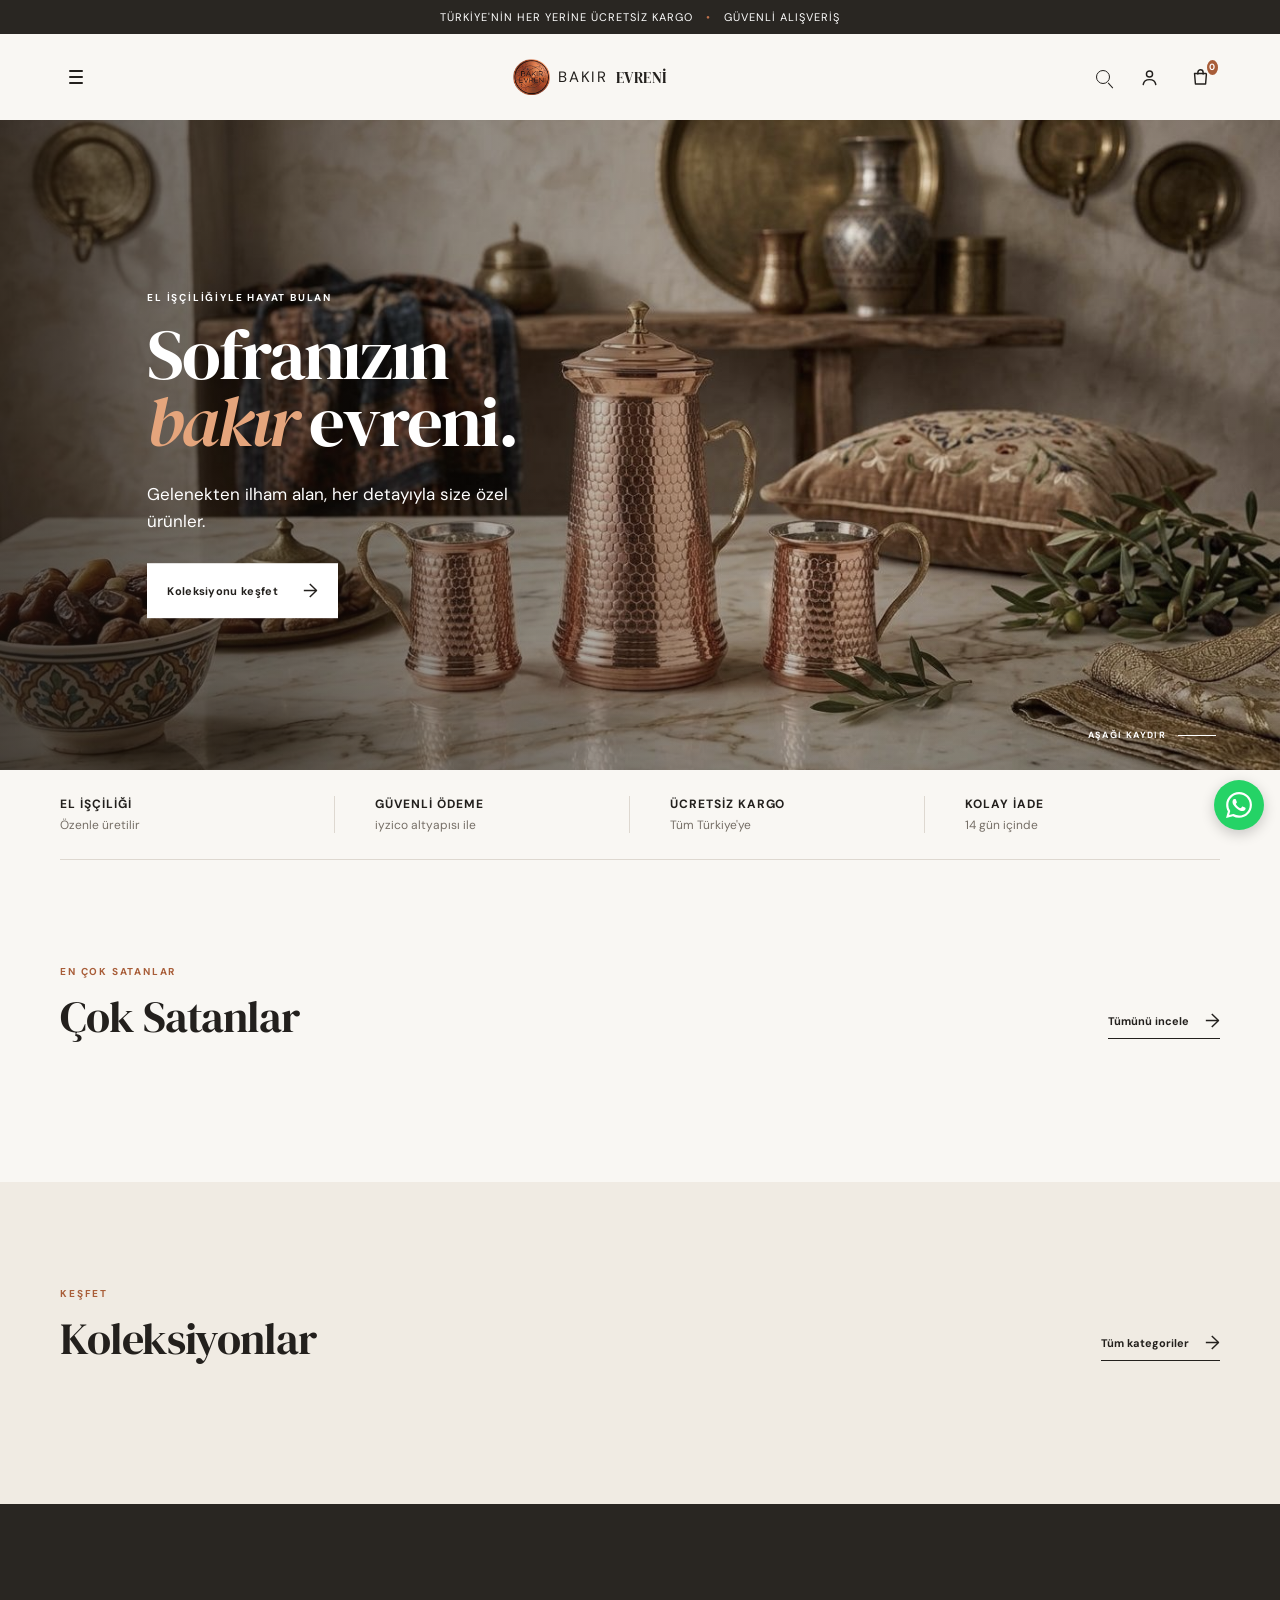
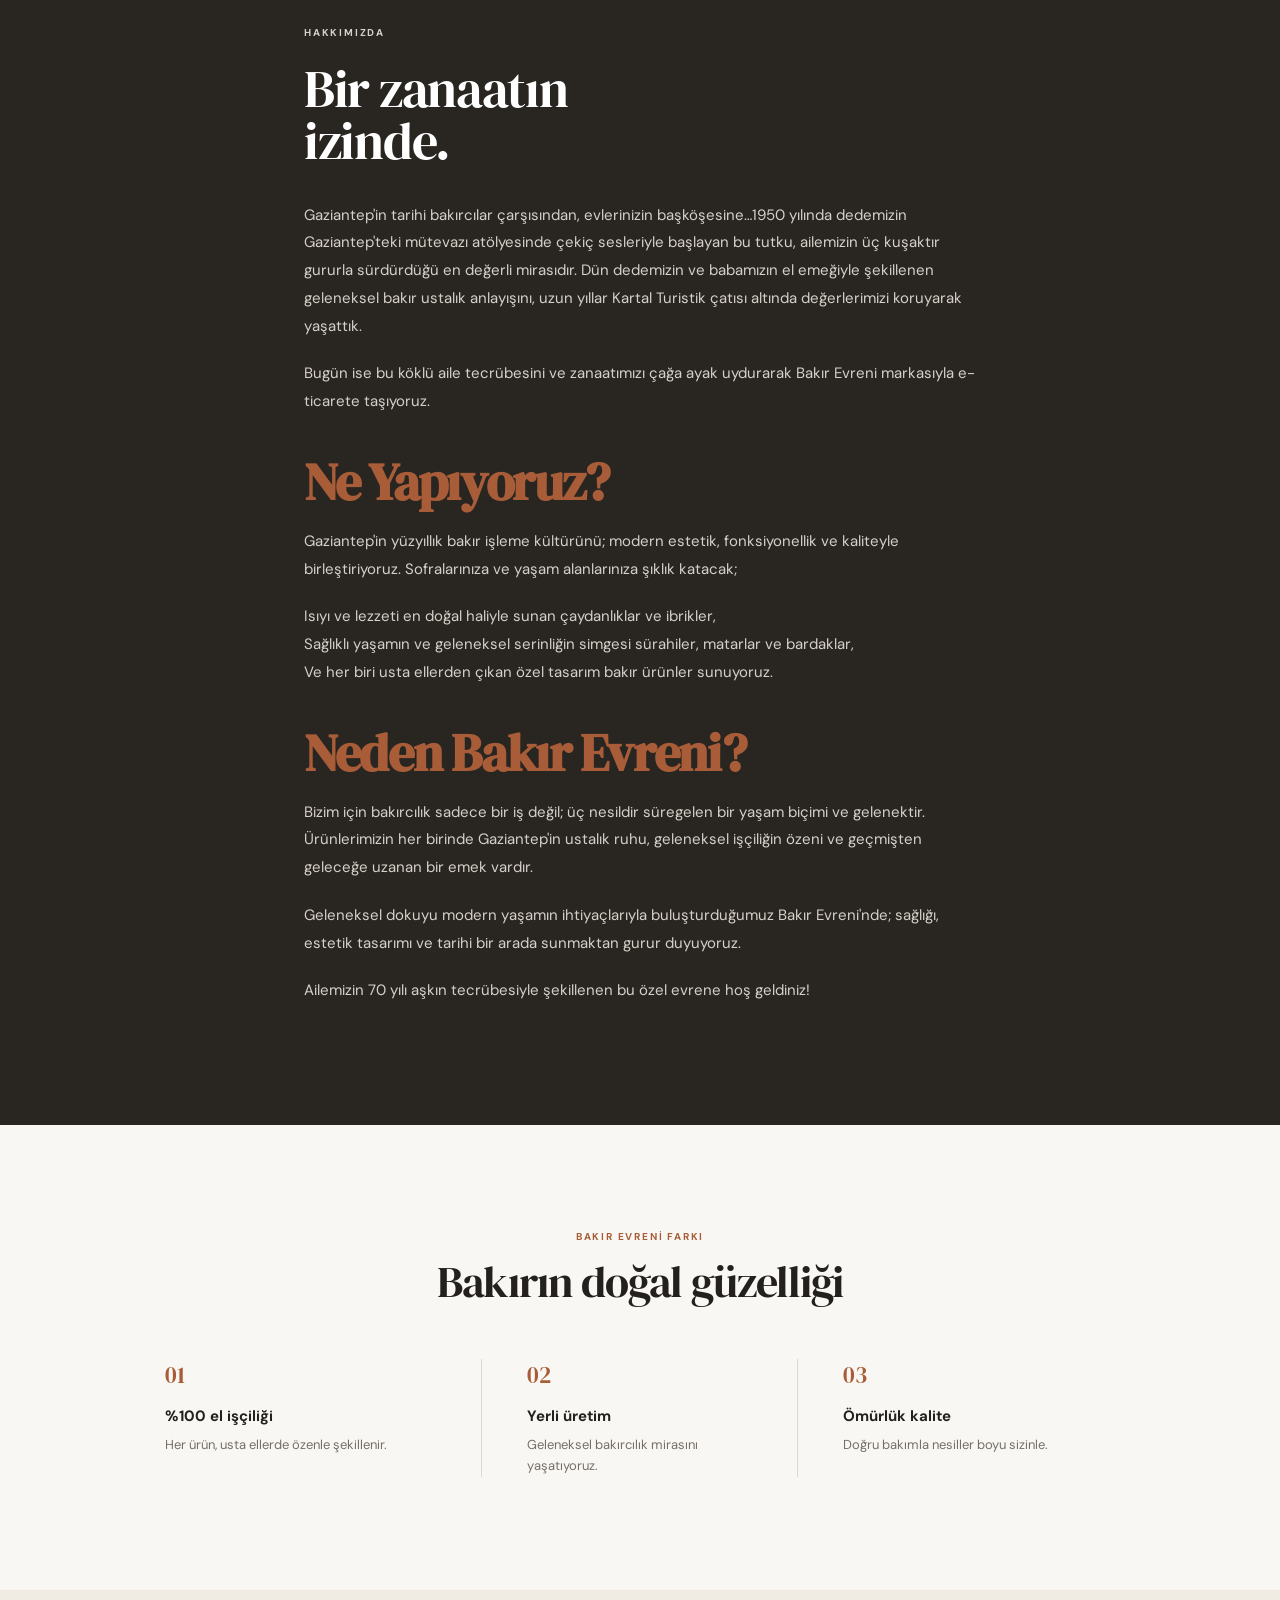
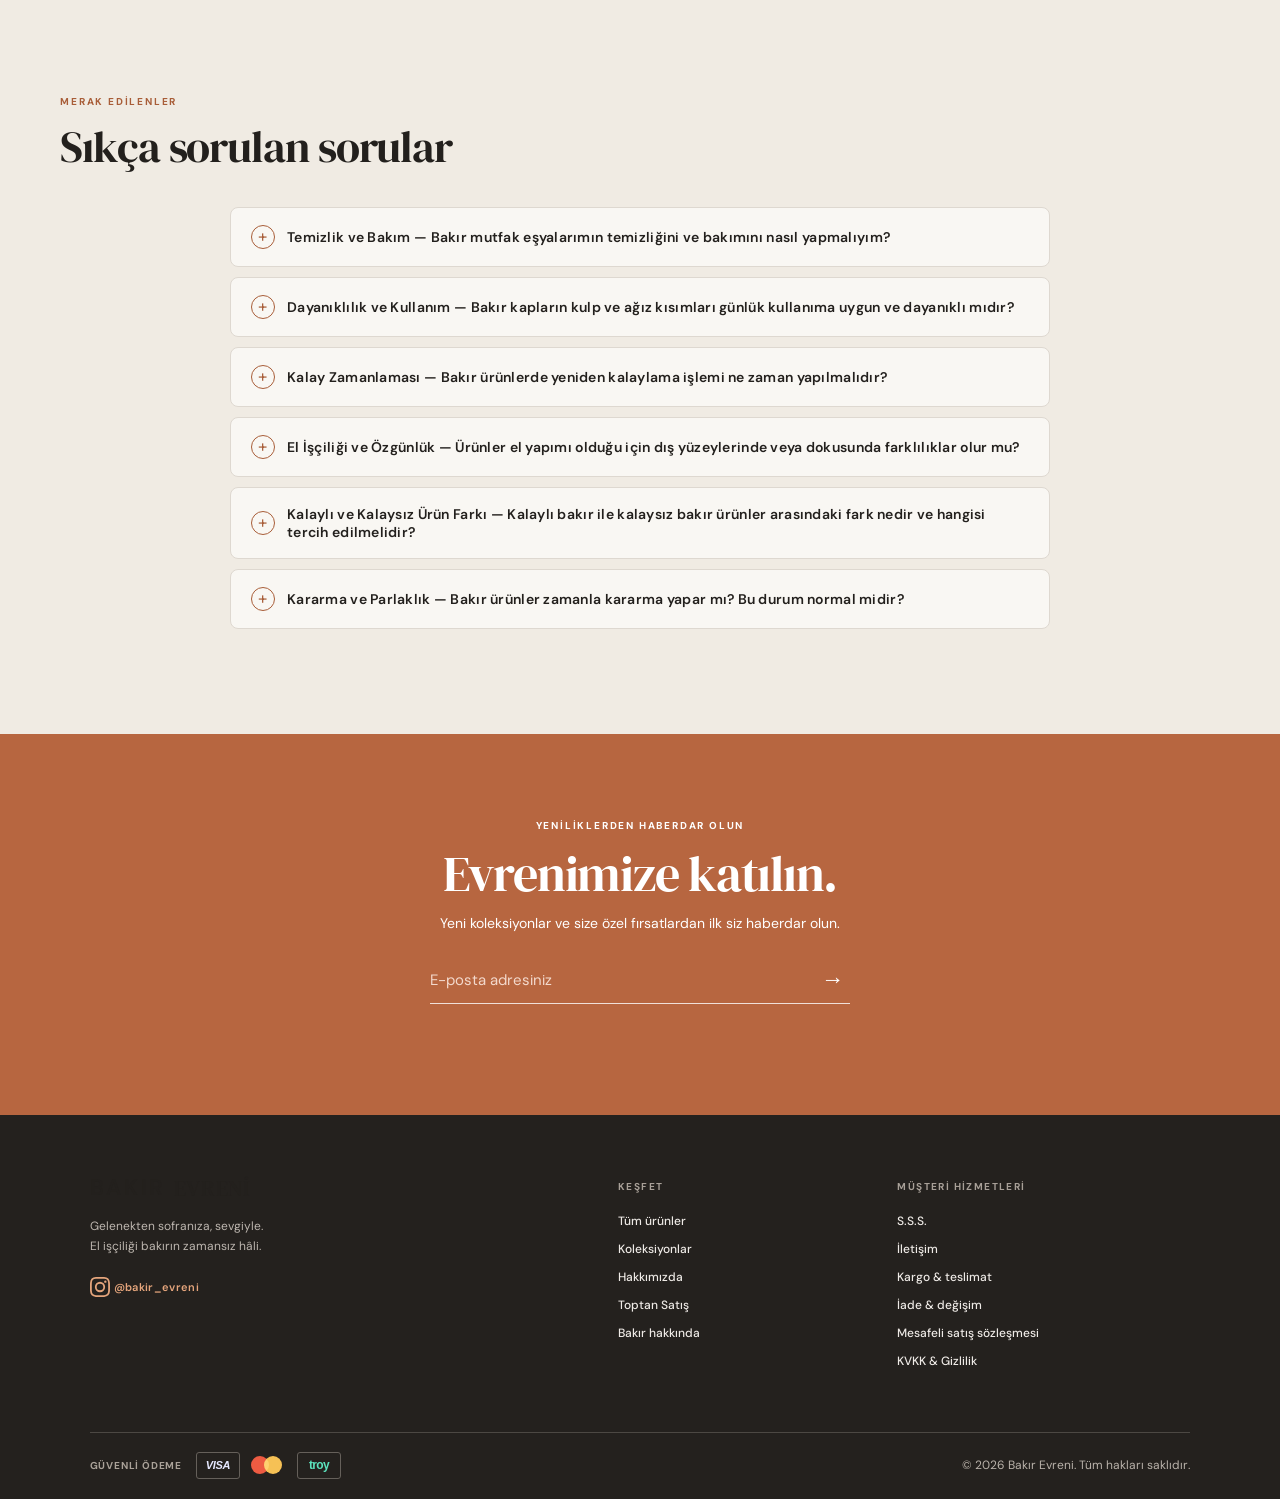
==== index.html @ 31d43dc9 "feat: Su Sebili & Damacana menüye eklendi; admin siparişler mobilde kart görünümüne döndü" ====
﻿<!doctype html>
<html lang="tr">
<head>
  <meta charset="UTF-8" /><meta name="viewport" content="width=device-width, initial-scale=1.0" />
  <title>Bakır Evreni | Zamansız Sofralar</title>
  <link rel="icon" href="favicon.ico" type="image/x-icon">
  <link rel="icon" href="assets/icon-192.png" type="image/png">
  <link rel="apple-touch-icon" href="assets/apple-touch-icon.png">
  <meta name="description" content="El işçiliği bakır ürünler, Bakır Evreni." />
  <meta property="og:type" content="website">
  <meta property="og:site_name" content="Bakır Evreni">
  <meta property="og:title" content="Bakır Evreni | Zamansız Sofralar">
  <meta property="og:description" content="El işçiliği bakır ürünler, zamansız sofralar. Cezve, semaver, ibrik ve daha fazlası.">
  <meta property="og:image" content="https://www.bakirevreni.com/assets/og-image.jpg">
  <meta property="og:url" content="https://www.bakirevreni.com/">
  <meta name="twitter:card" content="summary_large_image">
  <link rel="stylesheet" href="./style.css" />
  <style>
    .account-btn svg,.cart-link svg{width:21px;height:21px;display:block;fill:none;stroke:currentColor;stroke-width:1.65;stroke-linecap:round;stroke-linejoin:round}
    .account-btn{width:35px;height:35px;display:grid;place-items:center;padding:6px}
    .cart-link{width:38px;height:38px;display:grid;place-items:center;padding:6px}
    .cart-link em{right:0;top:0;border:2px solid var(--paper);font-family:'DM Sans',Arial,sans-serif;font-weight:700}
    @media(max-width:760px){.cart-link em{border-color:var(--paper)}}
  </style>
  <style>
    .footer-links{grid-column:3;grid-row:1;display:flex;gap:23px;justify-content:flex-end}
    .payment-methods{grid-column:1/3;display:flex;align-items:center;gap:15px;margin-top:3px}
    .payment-methods>span{font-size:10px;letter-spacing:.08em;text-transform:uppercase;color:#aaa299;font-weight:700}
    .payment-icons{display:flex;align-items:center;gap:8px}.payment-icons b{height:27px;min-width:44px;padding:0 6px;border:1px solid #65605a;border-radius:3px;display:inline-flex;align-items:center;justify-content:center;color:#f3f0ec;font-family:Arial,sans-serif;font-size:11px;letter-spacing:.03em}.payment-icons .visa{font-style:italic;font-weight:800;color:#e5e8ff;letter-spacing:-.03em}.payment-icons .mastercard{position:relative;width:43px;min-width:43px;padding:0;border:0}.mastercard i{position:absolute;width:18px;height:18px;border-radius:50%;background:#ed5b42;left:4px}.mastercard i+ i{background:#f5b83e;left:17px;mix-blend-mode:screen}.payment-icons .troy{color:#5ce3bd;font-weight:800;font-size:12px;letter-spacing:-.06em}
    @media(max-width:760px){.footer-links{grid-column:1;grid-row:auto;justify-content:flex-start}.payment-methods{grid-column:1;grid-row:auto;margin-top:0;flex-wrap:wrap;gap:10px}.payment-methods>span{width:100%}}
</style>
<style>
/* Footer layout refresh */
footer{display:grid;grid-template-columns:1.65fr .8fr 1fr;gap:45px;padding:62px 7vw 20px;background:#24211e}
footer .footer-intro{display:flex;flex-direction:column;align-items:flex-start;gap:17px}.footer-intro .brand{font-size:22px}.footer-intro p{line-height:1.7;color:#bdb6af}.instagram{font-size:11px!important;letter-spacing:.03em;color:#e5a57c!important;text-decoration:none;margin-top:3px}
footer .footer-column{display:flex;flex-direction:column;align-items:flex-start;gap:12px}.footer-column h4{color:#a8a098;font-size:10px;text-transform:uppercase;letter-spacing:.14em;margin:3px 0 8px}.footer-column a{font-size:12px;color:#eeeae6;font-weight:500}.footer-column a:hover,.instagram:hover{color:#fff!important}
footer .footer-bottom{grid-column:1/-1;margin-top:18px;padding-top:19px;border-top:1px solid #4c4843;display:flex;align-items:center;justify-content:space-between;gap:20px}.footer-bottom small{border:0;padding:0;margin:0;grid-column:auto}.footer-bottom .payment-methods{margin:0;display:flex;align-items:center;gap:14px}.footer-bottom .payment-icons{display:flex;align-items:center;gap:7px}
@media(max-width:760px){footer{grid-template-columns:1fr 1fr;gap:34px 20px;padding:44px 20px 20px}footer .footer-intro{grid-column:1/-1}.footer-bottom{flex-direction:column;align-items:flex-start!important;gap:18px!important;margin-top:0!important}.footer-bottom small{font-size:10px!important}.footer-column a{font-size:11px}}
</style>

</head>
<body>
  <div class="announcement"><span>Türkiye'nin her yerine ücretsiz kargo</span><span class="dot">•</span><span>Güvenli alışveriş</span></div>
  <header class="header">
    <button class="icon-btn" id="menuBtn" aria-label="Menüyü aç"><i class="i-menu"></i></button>
    <a class="brand" href="#anasayfa" aria-label="Bakır Evreni ana sayfa"><img src="assets/logo.png" alt=""><span>BAKIR</span><b>EVRENİ</b></a>
    <div class="actions"><button class="icon-btn" id="searchBtn" aria-label="Ara"><i class="i-search"></i></button><button class="icon-btn account-btn desktop-only" aria-label="Hesabım">
        <svg viewBox="0 0 24 24" aria-hidden="true"><circle cx="12" cy="8" r="3.5"></circle><path d="M4.8 20c.7-3.65 3.18-5.55 7.2-5.55s6.5 1.9 7.2 5.55"></path></svg>
      </button><button class="cart-link" id="cartBtn" aria-label="Sepet">
        <svg viewBox="0 0 24 24" aria-hidden="true"><path d="M5.2 7.5h13.6l-1 12H6.2l-1-12Z"></path><path d="M9 8V6.25a3 3 0 0 1 6 0V8"></path></svg><em id="cartCount">0</em>
      </button></div>
  </header>
   <div class="mobile-menu" id="mobileMenu">
    <button class="close" data-close>×</button>
    <div class="mob-menu-cats">
      <span class="mob-cat-title">Kategoriler</span>
      <div class="mob-cat-group">
        <span class="mob-cat-group-title">İçecek &amp; Kahve</span>
        <a data-cat href="tum-urunler.html?k=mataralar">Mataralar</a>
        <a data-cat href="tum-urunler.html?k=surahiler">Sürahiler</a>
        <a data-cat href="tum-urunler.html?k=bardaklar">Bardaklar</a>
        <a data-cat href="tum-urunler.html?k=kahve-setleri">Kahve setleri &amp; fincanlar</a>
        <a data-cat href="tum-urunler.html?k=cezveler">Cezveler</a>
        <a data-cat href="tum-urunler.html?k=irbiklar">İbrikler</a>
        <a data-cat href="tum-urunler.html?k=semaverler">Semaverler</a>
        <a data-cat href="tum-urunler.html?k=su-sebili--damacana">Su Sebili &amp; Damacana</a>
      </div>
      <div class="mob-cat-group">
        <span class="mob-cat-group-title">Pişirme &amp; Mutfak</span>
        <a data-cat href="tum-urunler.html?k=tencereler">Tencereler</a>
        <a data-cat href="tum-urunler.html?k=tavalar">Tavalar</a>
        <a data-cat href="tum-urunler.html?k=bakrac">Bakraç (yoğurt satılı)</a>
        <a data-cat href="tum-urunler.html?k=krom-mangallik">Krom mangallık</a>
      </div>
      <div class="mob-cat-group">
        <span class="mob-cat-group-title">Sofra &amp; Sunum</span>
        <a data-cat href="tum-urunler.html?k=sunumluklar">Sunumluklar</a>
        <a data-cat href="tum-urunler.html?k=tepsiler">Tepsiler</a>
        <a data-cat href="tum-urunler.html?k=cerezlik-sekerlik">Çerezlik &amp; şekerlik</a>
        <a data-cat href="tum-urunler.html?k=baharatlik">Baharatlık</a>
      </div>
      <div class="mob-cat-group">
        <span class="mob-cat-group-title">Dekorasyon &amp; Aydınlatma</span>
        <a data-cat href="tum-urunler.html?k=vazolar">Vazolar</a>
        <a data-cat href="tum-urunler.html?k=saat-samdan">Saat ve şamdan setleri</a>
        <a data-cat href="tum-urunler.html?k=fenerler">Fenerler</a>
        <a data-cat href="tum-urunler.html?k=samdanlar">Şamdanlar</a>
        <a data-cat href="tum-urunler.html?k=tutsuluk">Tütsülük</a>
      </div>
      <div class="mob-cat-group">
        <span class="mob-cat-group-title">Aksesuarlar</span>
        <a data-cat href="tum-urunler.html?k=aksesuarlar">Aksesuarlar</a>
        <a data-cat href="tum-urunler.html?k=krom-mutfak">Krom mutfak aksesuarları</a>
      </div>
      <div class="mob-cat-group">
        <span class="mob-cat-group-title">Özel Koleksiyon</span>
        <a data-cat href="tum-urunler.html?k=ozel-yapim">Özel yapım ürünlerimiz</a>
        <a data-cat href="tum-urunler.html?k=ehlikeyfler">Ehlikeyfler</a>
        <a data-cat href="tum-urunler.html?k=hamam-taslari">Hamam tasları</a>
      </div>
    </div>
    <nav>
      <a href="tum-urunler.html">Tüm Ürünler</a>
      <a href="hakkımızda.html">Hakkımızda</a>
      <a href="toptan-satis.html">Toptan Satış</a>
      <a href="#bakir">Bakır Hakkında</a>
      <a href="#sss">S.S.S.</a>
      <a href="#iletisim">İletişim</a>
    </nav>
   </div>

  <main id="anasayfa">
    <section class="hero">
      <div class="hero-image"></div><div class="hero-shade"></div>
      <div class="hero-copy"><p class="eyebrow">EL İŞÇİLİĞİYLE HAYAT BULAN</p><h1>Sofranızın<br><i>bakır</i> evreni.</h1><p>Gelenekten ilham alan, her detayıyla size özel ürünler.</p><a class="button light" href="#urunler">Koleksiyonu keşfet <span>→</span></a></div>
      <div class="scroll-note">AŞAĞI KAYDIR <span></span></div>
    </section>

    <section class="feature-strip"><div><b>El işçiliği</b><span>Özenle üretilir</span></div><div><b>Güvenli ödeme</b><span>iyzico altyapısı ile</span></div><div><b>Ücretsiz kargo</b><span>Tüm Türkiye'ye</span></div><div><b>Kolay iade</b><span>14 gün içinde</span></div></section>

    <section class="products section" id="urunler"><div class="section-head"><div><p class="eyebrow copper">EN ÇOK SATANLAR</p><h2>Çok Satanlar</h2></div><a href="tum-urunler.html" class="text-link">Tümünü incele <span>→</span></a></div>
      <div class="product-grid" id="productGrid"></div></section>

    <section class="categories section" id="koleksiyonlar"><div class="section-head"><div><p class="eyebrow copper">KEŞFET</p><h2>Koleksiyonlar</h2></div><a href="#urunler" class="text-link" id="allCatsLink">Tüm kategoriler <span>→</span></a></div><div class="category-grid" id="categoryGrid"></div></section>

    <section class="story" id="hikayemiz">
      <div class="story-copy full">
        <p class="eyebrow copper">HAKKIMIZDA</p>
        <h2>Bir zanaatın<br>izinde.</h2>
        <p>Gaziantep'in tarihi bakırcılar çarşısından, evlerinizin başköşesine…1950 yılında dedemizin Gaziantep'teki mütevazı atölyesinde çekiç sesleriyle başlayan bu tutku, ailemizin üç kuşaktır gururla sürdürdüğü en değerli mirasıdır. Dün dedemizin ve babamızın el emeğiyle şekillenen geleneksel bakır ustalık anlayışını, uzun yıllar Kartal Turistik çatısı altında değerlerimizi koruyarak yaşattık.</p>

        <p>Bugün ise bu köklü aile tecrübesini ve zanaatımızı çağa ayak uydurarak Bakır Evreni markasıyla e-ticarete taşıyoruz.</p>

        <h2 class="story-heading">Ne Yapıyoruz?</h2>

        <p>Gaziantep'in yüzyıllık bakır işleme kültürünü; modern estetik, fonksiyonellik ve kaliteyle birleştiriyoruz. Sofralarınıza ve yaşam alanlarınıza şıklık katacak;</p>

        <p>Isıyı ve lezzeti en doğal haliyle sunan çaydanlıklar ve ibrikler,<br>
        Sağlıklı yaşamın ve geleneksel serinliğin simgesi sürahiler, matarlar ve bardaklar,<br>
        Ve her biri usta ellerden çıkan özel tasarım bakır ürünler sunuyoruz.</p>

        <h2 class="story-heading">Neden Bakır Evreni?</h2>

        <p>Bizim için bakırcılık sadece bir iş değil; üç nesildir süregelen bir yaşam biçimi ve gelenektir. Ürünlerimizin her birinde Gaziantep'in ustalık ruhu, geleneksel işçiliğin özeni ve geçmişten geleceğe uzanan bir emek vardır.</p>

        <p>Geleneksel dokuyu modern yaşamın ihtiyaçlarıyla buluşturduğumuz Bakır Evreni'nde; sağlığı, estetik tasarımı ve tarihi bir arada sunmaktan gurur duyuyoruz.</p>

        <p>Ailemizin 70 yılı aşkın tecrübesiyle şekillenen bu özel evrene hoş geldiniz!</p>
      </div>
    </section>
    <section class="values section" id="bakir"><p class="eyebrow copper centered">BAKIR EVRENİ FARKI</p><h2 class="centered">Bakırın doğal güzelliği</h2><div class="value-grid"><div><span>01</span><h3>%100 el işçiliği</h3><p>Her ürün, usta ellerde özenle şekillenir.</p></div><div><span>02</span><h3>Yerli üretim</h3><p>Geleneksel bakırcılık mirasını yaşatıyoruz.</p></div><div><span>03</span><h3>Ömürlük kalite</h3><p>Doğru bakımla nesiller boyu sizinle.</p></div></div></section>

    <section class="faq section" id="sss">
      <div class="section-head"><div><p class="eyebrow copper">MERAK EDİLENLER</p><h2>Sıkça sorulan sorular</h2></div></div>
      <div class="faq-list">
        <details class="faq-item"><summary>Temizlik ve Bakım — Bakır mutfak eşyalarımın temizliğini ve bakımını nasıl yapmalıyım?</summary><p>Bakır ürünlerinizin uzun ömürlü olması için elde, yumuşak bir sünger ve doğal bulaşık deterjanı ile yıkanması tavsiye edilir. Bulaşık makinesinde yıkama yapmayınız. Zamanla oluşan doğal oksitlenmeyi (kararmayı) gidermek için limon-tuz karışımı veya özel bakır parlatıcı kremler ile kolayca ilk günkü parlaklığına kavuşturabilirsiniz.</p></details>
        <details class="faq-item"><summary>Dayanıklılık ve Kullanım — Bakır kapların kulp ve ağız kısımları günlük kullanıma uygun ve dayanıklı mıdır?</summary><p>Evet. Ürünlerimizin kulp ve birleşim noktaları günlük yoğun kullanıma dayanacak şekilde perçinlenmiş veya sağlam malzemelerle güçlendirilmiştir. Yüksek ısıya ve günlük mutfak kullanımına tam uyumludur.</p></details>
        <details class="faq-item"><summary>Kalay Zamanlaması — Bakır ürünlerde yeniden kalaylama işlemi ne zaman yapılmalıdır?</summary><p>Gıdayla temas eden iç yüzeydeki kalay kaplama zamanla aşınıp alttaki kırmızı bakır yüzey görünmeye başladığında kalay yenileme zamanı gelmiş demektir. Kullanım sıklığına bağlı olarak bu süre genellikle 1 ila 3 yıl arasında değişmektedir.</p></details>
        <details class="faq-item"><summary>El İşçiliği ve Özgünlük — Ürünler el yapımı olduğu için dış yüzeylerinde veya dokusunda farklılıklar olur mu?</summary><p>Evet, ürünlerimizin her biri ustalarımızın el işçiliği ile şekillendirildiği için yüzeydeki çekiç izleri ve dokularda ufak farklılıklar olabilir. Bu durum bir kusur değil, ürününüzün seri üretim olmadığını ve size özel tekliğini gösteren bir özelliktir.</p></details>
        <details class="faq-item"><summary>Kalaylı ve Kalaysız Ürün Farkı — Kalaylı bakır ile kalaysız bakır ürünler arasındaki fark nedir ve hangisi tercih edilmelidir?</summary><p>Gıdayla doğrudan temas eden ve pişen yemek kaplarının (tencere, tava, çaydanlık vb.) iç yüzeyi sağlık ve lezzet güvenliği için kalaylanır. Dekora yönelik ürünler, ibrikler veya sadece su/soğuk meşrubat sunumu için kullanılan bazı kaplar ise kalaysız olarak tercih edilebilir.</p></details>
        <details class="faq-item"><summary>Kararma ve Parlaklık — Bakır ürünler zamanla kararma yapar mı? Bu durum normal midir?</summary><p>Bakır, yapısı gereği havayla temas ettikçe doğal olarak oksitlenir ve rengi koyulaşabilir. Bu tamamen doğal ve bakırın kalitesini gösteren bir süreçtir. Parlak görünümünü korumak isterseniz pratik parlatma yöntemleriyle kolayca ilk görünümüne döndürebilirsiniz.</p></details>
      </div>
    </section>

    <section class="newsletter" id="iletisim"><p class="eyebrow">YENİLİKLERDEN HABERDAR OLUN</p><h2>Evrenimize katılın.</h2><p>Yeni koleksiyonlar ve size özel fırsatlardan ilk siz haberdar olun.</p><form id="newsletterForm"><input type="email" placeholder="E-posta adresiniz" required><button aria-label="Gönder">→</button></form><small id="formMessage"></small></section>
  </main>
  <footer>
  <div class="footer-intro"><a class="brand" href="#anasayfa"><span>BAKIR</span><b>EVRENİ</b></a><p>Gelenekten sofranıza, sevgiyle.<br>El işçiliği bakırın zamansız hâli.</p><a class="instagram" href="https://www.instagram.com/bakir_evreni" target="_blank" rel="noopener" style="font-size:15px;display:flex;align-items:center;gap:4px"><svg width="20" height="20" viewBox="0 0 24 24" fill="currentColor"><path d="M12 2.163c3.204 0 3.584.012 4.85.07 3.252.148 4.771 1.691 4.919 4.919.058 1.265.069 1.645.069 4.849 0 3.205-.012 3.584-.069 4.849-.149 3.225-1.664 4.771-4.919 4.919-1.266.058-1.644.07-4.85.07-3.204 0-3.584-.012-4.849-.07-3.26-.149-4.771-1.699-4.919-4.92-.058-1.265-.07-1.644-.07-4.849 0-3.204.013-3.583.07-4.849.149-3.227 1.664-4.771 4.919-4.919 1.266-.057 1.645-.069 4.849-.069zM12 0C8.741 0 8.333.014 7.053.072 2.695.272.273 2.69.073 7.052.014 8.333 0 8.741 0 12c0 3.259.014 3.668.072 4.948.2 4.358 2.618 6.78 6.98 6.98C8.333 23.986 8.741 24 12 24c3.259 0 3.668-.014 4.948-.072 4.354-.2 6.782-2.618 6.979-6.98.059-1.28.073-1.689.073-4.948 0-3.259-.014-3.667-.072-4.947-.196-4.354-2.617-6.78-6.979-6.98C15.668.014 15.259 0 12 0zm0 5.838a6.162 6.162 0 100 12.324 6.162 6.162 0 000-12.324zM12 16a4 4 0 110-8 4 4 0 010 8zm6.406-11.845a1.44 1.44 0 100 2.881 1.44 1.44 0 000-2.881z"/></svg>@bakir_evreni</a></div>
  <div class="footer-column"><h4>Keşfet</h4><a href="#urunler">Tüm ürünler</a><a href="tum-urunler.html">Koleksiyonlar</a><a href="hakkımızda.html">Hakkımızda</a><a href="toptan-satis.html">Toptan Satış</a><a href="#bakir">Bakır hakkında</a></div>
  <div class="footer-column"><h4>Müşteri hizmetleri</h4><a href="#sss">S.S.S.</a><a href="#iletisim">İletişim</a><a href="#">Kargo & teslimat</a><a href="#">İade & değişim</a><a href="kosullar.html">Mesafeli satış sözleşmesi</a><a href="kvkk.html">KVKK & Gizlilik</a></div>
  <div class="footer-bottom"><div class="payment-methods" aria-label="Kabul edilen ödeme yöntemleri"><span>Güvenli ödeme</span><div class="payment-icons"><b class="visa">VISA</b><b class="mastercard" aria-label="Mastercard"><i></i><i></i></b><b class="troy">troy</b></div></div><small>© 2026 Bakır Evreni. Tüm hakları saklıdır.</small></div>
</footer>
  <div class="overlay" id="overlay"></div><a class="whatsapp-wrap" href="https://wa.me/905302255997" target="_blank" rel="noopener" aria-label="WhatsApp"><span class="whatsapp-float"><svg viewBox="0 0 24 24"><path d="M17.472 14.382c-.297-.149-1.758-.867-2.03-.967-.273-.099-.471-.148-.67.15-.197.297-.767.966-.94 1.164-.173.199-.347.223-.644.075-.297-.15-1.255-.463-2.39-1.475-.883-.788-1.48-1.761-1.653-2.059-.173-.297-.018-.458.13-.606.134-.133.298-.347.446-.52.149-.174.198-.298.298-.497.099-.198.05-.371-.025-.52-.075-.149-.669-1.612-.916-2.207-.242-.579-.487-.5-.669-.51-.173-.008-.371-.01-.57-.01-.198 0-.52.074-.792.372-.272.297-1.04 1.016-1.04 2.479 0 1.462 1.065 2.875 1.213 3.074.149.198 2.096 3.2 5.077 4.487.709.306 1.262.489 1.694.625.712.227 1.36.195 1.871.118.571-.085 1.758-.719 2.006-1.413.248-.694.248-1.289.173-1.413-.074-.124-.272-.198-.57-.347m-5.421 7.403h-.004a9.87 9.87 0 01-5.031-1.378l-.361-.214-3.741.982.998-3.648-.235-.374a9.86 9.86 0 01-1.51-5.26c.001-5.45 4.436-9.884 9.888-9.884 2.64 0 5.122 1.03 6.988 2.898a9.825 9.825 0 012.893 6.994c-.003 5.45-4.437 9.884-9.885 9.884m8.413-18.297A11.815 11.815 0 0012.05 0C5.495 0 .16 5.335.157 11.892c0 2.096.547 4.142 1.588 5.945L.057 24l6.305-1.654a11.882 11.882 0 005.683 1.448h.005c6.554 0 11.89-5.335 11.893-11.893a11.821 11.821 0 00-3.48-8.413Z"/></svg></span></a><div class="mobile-cart-bar" id="mobileCartBar" onclick="drawer.classList.add('open');overlay.classList.add('show')"><span id="mcbCount">0</span> ürün · <span id="mcbTotal">0.00 TL</span> <span class="mcb-btn">Sepete Git →</span></div><aside class="cart-drawer" id="cartDrawer">
  <button class="close" data-close>×</button>
  <h2>Sepetiniz</h2>
  <div id="cartItems"><p class="empty">Sepetiniz henüz boş.</p></div>
  <div class="cart-bottom" id="cartPayment">
    <div class="cart-summary" id="cartTotal" style="display:none">
      <div class="cart-sum-row"><span>Ara Toplam</span><span id="totalPrice">0.00 TL</span></div>
      <div class="cart-sum-row free"><span>Kargo</span><span>Ücretsiz</span></div>
      <div class="cart-sum-row havale-row2" id="havaleDiscount" style="display:none"><span>Havale indirimi</span><span>−%5</span></div>
      <div class="cart-sum-row havale-row2" id="couponDiscount" style="display:none"><span>Kupon indirimi</span><span>−%5</span></div>
      <div class="cart-sum-row total"><span>Genel Toplam</span><span id="grandTotal">0.00 TL</span></div>
    </div>
    <button class="checkout" id="checkoutBtn"><span>Ödemeye geç</span><i class="ch-arrow">→</i></button>
    <div id="paymentForm" style="display:none;margin-top:14px">
      <p class="cart-detail">Teslimat bilgilerinizi girin</p>
      <div class="field" style="margin-bottom:10px"><input id="custName" placeholder="Ad Soyad" style="width:100%;padding:10px 12px;border:1.5px solid #ded8d0;border-radius:6px;font:inherit;font-size:13px"></div>
      <div class="field" style="margin-bottom:10px"><input id="custEmail" type="email" placeholder="E-posta adresiniz" style="width:100%;padding:10px 12px;border:1.5px solid #ded8d0;border-radius:6px;font:inherit;font-size:13px"></div>
      <div class="field" style="margin-bottom:10px"><input id="custPhone" type="tel" placeholder="Telefon (5xx xxx xx xx)" style="width:100%;padding:10px 12px;border:1.5px solid #ded8d0;border-radius:6px;font:inherit;font-size:13px"></div>
      <div class="field" style="margin-bottom:10px"><textarea id="custAddress" placeholder="Adres (mahalle, cadde, sokak, no)" style="width:100%;padding:10px 12px;border:1.5px solid #ded8d0;border-radius:6px;font:inherit;font-size:13px;resize:vertical;min-height:50px"></textarea></div>
      <div class="field" style="display:flex;gap:10px;margin-bottom:10px"><input id="custProvince" placeholder="İl" style="flex:1;padding:10px 12px;border:1.5px solid #ded8d0;border-radius:6px;font:inherit;font-size:13px"><input id="custDistrict" placeholder="İlçe" style="flex:1;padding:10px 12px;border:1.5px solid #ded8d0;border-radius:6px;font:inherit;font-size:13px"></div>
      <div class="field" style="margin-bottom:10px"><textarea id="custNote" placeholder="Sipariş notu (isteğe bağlı) — ürünle ilgili özel isteklerinizi yazabilirsiniz" style="width:100%;padding:10px 12px;border:1.5px solid #ded8d0;border-radius:6px;font:inherit;font-size:13px;resize:vertical;min-height:50px"></textarea></div>
      <label style="display:flex;align-items:flex-start;gap:8px;font-size:11px;color:#4a4340;margin:8px 0;line-height:1.4"><input type="checkbox" id="kvkkCheck"> <a href="kvkk.html" target="_blank" style="color:var(--copper)">KVKK Aydınlatma Metni</a>'ni okudum, kabul ediyorum.</label>
      <p class="cart-detail" style="margin:12px 0 6px">Kupon kodu</p>
      <div style="display:flex;gap:8px;margin-bottom:8px"><input id="couponInput" placeholder="Kupon kodunuzu girin" style="flex:1;padding:10px 12px;border:1.5px solid #ded8d0;border-radius:6px;font:inherit;font-size:13px"><button id="applyCouponBtn" style="padding:10px 16px;background:#292622;color:#fff;border:0;border-radius:6px;font:inherit;font-size:12px;font-weight:600;cursor:pointer;white-space:nowrap">Uygula</button></div>
      <p class="cart-detail" style="margin:16px 0 6px">Ödeme yöntemi</p>
      <div class="pay-methods" style="display:flex;gap:10px;margin-bottom:4px">
        <button class="pay-method-opt active" data-method="card"><span class="pm-radio"></span> Kredi Kartı</button>
        <button class="pay-method-opt" data-method="havale"><span class="pm-radio"></span> Havale (%5 indirim)</button>
      </div>
      <button class="checkout pay-btn" id="payBtn">iyzico ile Öde</button>
      <div id="payStatus" style="font-size:12px;margin-top:8px;text-align:center;color:#7a736c"></div>
      <div id="havaleInfo" class="havale-info" style="display:none">
        <div class="havale-card">
          <p class="cart-detail">Havale / EFT Bilgileri</p>
          <p style="font-size:12px;color:#4d4843;margin:4px 0">Aşağıdaki IBAN'a ödemeyi yaptıktan sonra siparişiniz hazırlanacaktır.</p>
          <div class="havale-row"><span>Alıcı</span><span id="hName">—</span></div>
          <div class="havale-row"><span>IBAN</span><span id="hIban">—</span></div>
          <div class="havale-row"><span>Açıklama</span><span id="hRef">—</span></div>
          <div class="havale-row total"><span>Tutar</span><span id="hAmount">—</span></div>
          <p style="margin:12px 0 0;padding:10px 12px;background:#fff6ec;border:1px solid #e6c39e;border-radius:6px;font-size:12px;color:#8a4b21;line-height:1.55;font-weight:600">⚠ Önemli: Havale/EFT yaparken <u>açıklama kısmına yukarıdaki sipariş numaranızı</u> mutlaka yazın. Ödemeniz bu numara ile siparişinize tanımlanır.</p>
          <button class="checkout pay-btn" style="margin-top:10px" id="havaleDone">Tamamdır</button>
        </div>
      </div>
    </div>
  </div>
</aside>
<div id="productModal" class="pm-overlay"><div class="pm-box"><button class="pm-close">×</button><div class="pm-grid"><div class="pm-media"><span class="pm-badge"></span><div class="pm-img-wrap"><img class="pm-img"><div class="pm-gallery"></div></div><div class="pm-thumbs"></div></div><div class="pm-body"><p class="pm-type"></p><div style="display:flex;align-items:center;gap:8px"><h2 class="pm-name"></h2><button id="pmShareBtn" class="pm-share" title="Linki kopyala" style="background:none;border:1px solid #ded8d0;border-radius:6px;padding:3px 7px;font-size:12px;cursor:pointer;flex-shrink:0">🔗</button></div><div class="pm-rating"><span class="pm-stars">★★★★★</span><span class="pm-reviews-count">Yorumlar</span></div><div class="pm-price-row"><p class="pm-price"></p><span class="pm-discount"></span></div><p class="pm-havale"><span>Havale ile %5 indirim</span></p><p class="pm-short"></p><p class="pm-desc-title">Ürün Açıklaması</p><p class="pm-desc"></p><div class="pm-qty-row"><span class="pm-qty-label">Adet</span><button class="pm-qty-btn" data-dir="-">−</button><input class="pm-qty" type="number" value="1" min="1" max="99"><button class="pm-qty-btn" data-dir="+">+</button></div><button class="pm-add">Sepete ekle</button><div class="pm-reviews"><p class="pm-desc-title">Değerlendirmeler</p><div class="pm-review-list"></div><div class="pm-review-form"><div class="pm-star-pick"><button class="pm-star" data-v="1">★</button><button class="pm-star" data-v="2">★</button><button class="pm-star" data-v="3">★</button><button class="pm-star" data-v="4">★</button><button class="pm-star" data-v="5">★</button></div><div class="pm-review-fields"><input class="pm-review-name" placeholder="Adınız" maxlength="60"><textarea class="pm-review-comment" placeholder="Yorumunuzu yazın…" maxlength="600" rows="2"></textarea><button class="pm-review-submit">Gönder</button></div><span class="pm-review-msg"></span></div></div><ul class="pm-assurance"><li><span class="pm-ic">🚚</span><div><b>Ücretsiz Kargo</b><small>Tüm Türkiye</small></div></li><li><span class="pm-ic">🛡️</span><div><b>Güvenli Ödeme</b><small>iyzico ile</small></div></li><li><span class="pm-ic">↩️</span><div><b>Kolay İade</b><small>14 gün içinde</small></div></li></ul></div></div></div></div><div class="success-overlay" id="successModal"><div class="success-box"><div class="check">✓</div><h2>Ödeme Başarılı!</h2><p>Siparişiniz alındı. En kısa sürede kargoya verilecektir.</p><button class="sbtn" onclick="document.getElementById('successModal').classList.remove('open')">Tamam</button></div></div>
  <div class="search-modal" id="searchModal"><button class="close" data-close>×</button><label for="searchInput">Ne arıyorsunuz?</label><input id="searchInput" autocomplete="off" placeholder="Ürün ara..." /><div id="searchResults" class="search-results"></div><p>Örneğin: cezve, matara, semaver, bardak</p></div><div class="toast" id="toast"></div>
  <script src="./script.js?v=2"></script>
  <script>
    // Show top 8 bestsellers in the SEÇKİN PARÇALAR section
    loadProducts("products?select=*&badge=eq.%C3%87OK%20SATAN&limit=16");
    loadCategories();
  </script>
</body></html>
---- style.css ----
@import url('https://fonts.googleapis.com/css2?family=DM+Sans:wght@400;500;600;700&family=DM+Serif+Display:ital@0;1&display=swap');
:root{--ink:#23201d;--paper:#f9f7f3;--cream:#f0ebe3;--copper:#a85d38;--line:#ded8d0}*{box-sizing:border-box}html{scroll-behavior:smooth}body{margin:0;color:var(--ink);background:var(--paper);font-family:'DM Sans',Arial,sans-serif;font-size:15px}.announcement{height:34px;background:#292622;color:#fff;display:flex;justify-content:center;align-items:center;gap:13px;font-size:11px;letter-spacing:.09em;text-transform:uppercase}.dot{color:#bf714b}.header{height:86px;display:flex;align-items:center;padding:0 4.7vw;justify-content:space-between;background:var(--paper);position:relative;z-index:5}.brand{color:var(--ink);text-decoration:none;display:flex;flex-direction:row;align-items:center;gap:8px;font-size:15px;letter-spacing:.12em;line-height:1}.brand img{height:36px;width:auto;flex-shrink:0;display:block;object-fit:contain}.brand span,.brand b{line-height:1;white-space:nowrap}.cart-item-img{width:36px;height:36px;border-radius:4px;object-fit:cover;margin-right:8px;flex-shrink:0}.search-results{display:flex;flex-direction:column;gap:4px;margin:10px 0}.search-result-item{display:flex;justify-content:space-between;align-items:center;padding:10px 14px;border-radius:8px;text-decoration:none;color:#4a4340;font-size:14px;font-weight:500;transition:.15s;background:#f5f3ef}.search-result-item:hover{background:#292622;color:#fff}.search-group{font-size:11px;color:#9d958e;text-transform:uppercase;letter-spacing:.05em}.search-no{color:#9d958e;font-size:13px;padding:8px 0}.brand b{font-family:'DM Serif Display',serif;font-weight:400;letter-spacing:.03em}footer a{text-decoration:none;color:inherit;font-size:13px;font-weight:600}.actions{display:flex;gap:15px;align-items:center}.icon-btn,.cart-link,.wish{border:0;background:transparent;padding:7px;cursor:pointer;color:var(--ink);position:relative}.i-search,.i-user,.i-bag,.i-menu{display:block;width:18px;height:18px}.i-search{border:1.8px solid;border-radius:50%;width:14px;height:14px;position:relative}.i-search:after{content:'';position:absolute;width:7px;border-top:1.8px solid;transform:rotate(48deg);right:-5px;bottom:-3px}.i-user{border:1.6px solid;border-radius:50%;width:9px;height:9px;margin:0 auto 2px}.i-user:after{content:'';position:absolute;border:1.6px solid;border-bottom:0;border-radius:10px 10px 0 0;width:14px;height:7px;top:11px;left:2px}.i-bag{border:1.7px solid;border-radius:1px;width:15px;height:14px;margin-top:3px}.i-bag:before{content:'';position:absolute;width:6px;height:5px;border:1.6px solid;border-bottom:0;border-radius:5px 5px 0 0;left:3px;top:-6px}.cart-link em{position:absolute;right:-2px;top:-2px;background:var(--copper);color:white;font-style:normal;font-size:9px;border-radius:50%;min-width:15px;line-height:15px}.hero{height:650px;position:relative;color:white;overflow:hidden}.hero-image{position:absolute;inset:0;background:url('assets/hero.jpeg') center 46%/cover no-repeat;filter:saturate(.72)}.hero-shade{position:absolute;inset:0;background:linear-gradient(90deg,rgba(23,16,10,.65),rgba(30,20,10,.1) 64%),linear-gradient(0deg,rgba(0,0,0,.22),transparent 45%)}.hero-copy{position:absolute;left:11.5vw;top:50%;transform:translateY(-47%);max-width:570px}.eyebrow{font-weight:700;font-size:10px;letter-spacing:.18em;margin:0 0 17px}.hero h1,h2{font-family:'DM Serif Display',Georgia,serif;font-weight:400}.hero h1{font-size:71px;line-height:.95;margin:0 0 25px;letter-spacing:-.03em}.hero h1 i{color:#e5a57c}.hero-copy>p:not(.eyebrow){font-size:17px;line-height:1.6;max-width:370px;margin-bottom:28px}.button{display:inline-flex;gap:25px;align-items:center;padding:15px 20px;text-decoration:none;font-weight:700;font-size:11px;letter-spacing:.03em}.button.light{background:white;color:var(--ink)}.button span,.text-link span{font-size:19px;font-weight:400}.scroll-note{position:absolute;bottom:29px;right:5vw;letter-spacing:.15em;font-size:9px;font-weight:700;display:flex;gap:12px;align-items:center}.scroll-note span{height:1px;width:38px;background:white}.feature-strip{display:grid;grid-template-columns:repeat(4,1fr);margin:0 4.7vw;padding:26px 0;border-bottom:1px solid var(--line);gap:20px}.feature-strip div{display:flex;flex-direction:column;gap:5px;border-right:1px solid var(--line);padding-left:20px}.feature-strip div:first-child{padding-left:0}.feature-strip div:last-child{border:0}.feature-strip b{font-size:12px;text-transform:uppercase;letter-spacing:.08em}.feature-strip span{font-size:12px;color:#766f67}.section{padding:105px 4.7vw}.section-head{display:flex;align-items:end;justify-content:space-between;margin-bottom:38px}.copper{color:var(--copper)}h2{font-size:44px;line-height:1;margin:0;letter-spacing:-.025em}.text-link{color:var(--ink);text-decoration:none;border-bottom:1px solid var(--ink);font-weight:700;font-size:11px;display:flex;gap:16px;align-items:center;padding-bottom:5px}.product-grid{display:grid;grid-template-columns:repeat(4,1fr);gap:19px}.product-photo{position:relative;background:#ebe8e2;aspect-ratio:1/1.1;overflow:hidden}.product-photo.warm{background:#eee5dc}.product-photo img{width:100%;height:100%;object-fit:cover;transition:transform .5s}.product:hover img{transform:scale(1.04)}.product-photo:not(.image-product) img{object-fit:contain;mix-blend-mode:multiply}.image-product img{filter:saturate(.82)}.badge{position:absolute;z-index:1;top:12px;left:12px;font-size:10px;letter-spacing:.1em;font-weight:700;background:#fff;padding:7px 8px}.wish{position:absolute;z-index:1;right:8px;top:7px;font-size:22px}.product-info{padding:15px 1px}.product-type{font-size:10px;letter-spacing:.13em;color:#817a73;font-weight:700;margin:0 0 7px}.product h3{font-size:15px;margin:0 0 6px;font-weight:700}.prod-rating{font-size:12px;color:var(--copper);letter-spacing:1px;margin:0 0 7px;cursor:default}.price{font-size:15px;font-weight:700;margin:0}.price del{font-size:12px;color:#9d958e;font-weight:500;margin-left:4px}.add{border:0;background:none;margin-top:13px;padding:0;border-bottom:1px solid var(--ink);font-size:12px;font-weight:700;cursor:pointer}.add span{font-size:17px;margin-left:7px}.categories{background:var(--cream)}.category-grid{display:grid;grid-template-columns:1.23fr 1fr 1fr;gap:18px}.story{display:grid;grid-template-columns:1fr 1fr;background:#292622;color:#fff}.story-image{height:550px}.story-image img{width:100%;height:100%;object-fit:cover;filter:brightness(.77) saturate(.7)}.story-copy{padding:100px 12%;align-self:center}.story-copy h2{font-size:56px}.story-copy>p:not(.eyebrow){color:#d6d0c9;line-height:1.85;max-width:400px;margin:25px 0;font-size:15px}.story .text-link{color:white;border-color:white}.values{padding-bottom:113px}.centered{text-align:center}.values>h2{margin-bottom:55px}.value-grid{display:grid;grid-template-columns:repeat(3,1fr);max-width:950px;margin:auto}.value-grid div{padding:0 45px;border-right:1px solid var(--line)}.value-grid div:first-child{padding-left:0}.value-grid div:last-child{border:0}.value-grid span{color:var(--copper);font-family:'DM Serif Display';font-size:23px}.value-grid h3{font-size:15px;margin:15px 0 8px}.value-grid p{font-size:13px;color:#756f68;line-height:1.65;margin:0}.newsletter{background:#b76640;color:white;text-align:center;padding:85px 20px}.newsletter h2{font-size:50px;margin-bottom:15px}.newsletter>p:not(.eyebrow){font-size:14px;margin:0 auto 25px}.newsletter form{display:flex;border-bottom:1px solid rgba(255,255,255,.8);width:min(420px,90%);margin:auto}.newsletter input{border:0;background:transparent;color:white;outline:0;padding:13px 0;width:100%;font:inherit}.newsletter input::placeholder{color:#f3d9cc}.newsletter button{border:0;background:transparent;color:white;font-size:23px;cursor:pointer}.newsletter small{display:block;height:16px;margin-top:10px}footer{background:#24211e;color:#fff;padding:47px 4.7vw 22px;display:grid;grid-template-columns:1fr 1fr 1.4fr;gap:25px;align-items:start}footer p,footer small{font-size:12px;color:#b9b2aa;margin:0}footer div{display:flex;gap:23px;justify-content:flex-end}footer small{grid-column:1/-1;border-top:1px solid #4c4843;padding-top:17px;margin-top:15px}.overlay{position:fixed;inset:0;background:rgba(20,18,15,.46);opacity:0;pointer-events:none;z-index:8;transition:.25s}.overlay.show{opacity:1;pointer-events:auto}.cart-drawer,.search-modal,.mobile-menu{position:fixed;background:var(--paper);z-index:10}.cart-drawer{right:0;top:0;width:min(420px,92vw);height:100%;padding:80px 31px 0;transform:translateX(101%);transition:.3s;display:flex;flex-direction:column;overflow-y:auto}.cart-drawer.open{transform:translateX(0)}.close{position:absolute;right:20px;top:19px;border:0;background:transparent;font-size:30px;cursor:pointer}.cart-drawer h2{font-size:34px;border-bottom:1px solid var(--line);padding-bottom:20px}.empty{color:#756f68;margin-top:35px;font-size:14px}.cart-row{padding:18px 0;border-bottom:1px solid var(--line);display:flex;justify-content:space-between;font-weight:600;font-size:14px}.cart-row .remove{font-size:18px;color:#999;cursor:pointer;border:0;background:0;padding:0 0 0 10px}.cart-row .remove:hover{color:var(--copper)}#cartItems{overflow-y:auto;flex:1;padding-bottom:10px}.cart-drawer .field input:focus,.cart-drawer .field textarea:focus{outline:0;border-color:var(--copper)}.cart-bottom{flex-shrink:0;padding:18px 0 24px;border-top:1px solid var(--line);background:var(--paper)}.cart-bottom p{font-size:11px;color:#756f68;line-height:1.5}.cart-detail{font-size:11px;letter-spacing:.12em;text-transform:uppercase;color:#817a73;font-weight:700;margin:0 0 2px}.cart-summary{margin-bottom:16px}.cart-sum-row{display:flex;justify-content:space-between;align-items:center;padding:7px 0;font-size:14px;color:#4d4843}.cart-sum-row span:last-child{font-weight:600}.cart-sum-row.free span:last-child{color:#1a8a4a;font-size:12px}.havale-row2{color:#1a8a4a;font-weight:600;padding:4px 0;font-size:12px}.havale-row2 span:last-child{color:#1a8a4a;font-weight:700}.cart-sum-row.total{border-top:1px dashed var(--line);margin-top:4px;padding-top:12px;font-size:16px;font-weight:700;color:var(--ink)}.cart-sum-row.total span:last-child{font-family:'DM Serif Display',serif;font-size:22px;color:var(--copper)}.checkout{width:100%;padding:15px;border:0;background:var(--ink);color:white;font:700 14px 'DM Sans',sans-serif;cursor:pointer;border-radius:8px;display:flex;align-items:center;justify-content:center;gap:10px;transition:.2s;letter-spacing:.03em}.checkout:hover{background:var(--copper)}.checkout .ch-arrow{font-size:15px;transition:.2s}.checkout:hover .ch-arrow{transform:translateX(3px)}.checkout.pay-btn{background:var(--copper)}.checkout.pay-btn:hover{background:var(--ink)}.checkout:disabled{background:#ccc;cursor:default}.pay-methods{display:flex;gap:10px;margin-bottom:4px}.pay-method-opt{flex:1;border:1.5px solid var(--line);background:var(--paper);border-radius:8px;padding:10px 12px;font:600 12px 'DM Sans',sans-serif;cursor:pointer;display:flex;align-items:center;gap:8px;transition:.15s;color:#6b655e}.pay-method-opt .pm-radio{width:16px;height:16px;border-radius:50%;border:1.5px solid var(--line);display:inline-block;position:relative;flex-shrink:0;transition:.2s}.pay-method-opt.active{background:#fff;border-color:var(--copper);color:var(--ink)}.pay-method-opt.active .pm-radio{border-color:var(--copper)}.pay-method-opt.active .pm-radio::after{content:'';position:absolute;inset:3px;background:var(--copper);border-radius:50%}.havale-card{background:#f5f2ed;border-radius:10px;padding:16px;border:1px solid #e8e2d8}.havale-row{display:flex;justify-content:space-between;padding:8px 0;font-size:12px;color:#4d4843;border-bottom:1px dashed #e8e2d8}.havale-row span:first-child{font-weight:600;color:#817a73}.havale-row span:last-child{font-weight:500;text-align:right;word-break:break-all}.havale-row.total{border:0;margin-top:4px;padding-top:10px;font-size:15px;font-weight:700;color:var(--ink)}.havale-row.total span:last-child{font-family:'DM Serif Display',serif;font-size:22px;color:var(--copper)}.search-modal{top:100px;left:50%;width:min(600px,90vw);padding:45px;transform:translate(-50%,-30px);opacity:0;pointer-events:none;transition:.25s}.search-modal.open{transform:translate(-50%,0);opacity:1;pointer-events:auto}.search-modal label{font-family:'DM Serif Display';font-size:30px}.search-modal input{width:100%;border:0;border-bottom:1px solid var(--ink);outline:0;padding:14px 0;margin-top:15px;background:transparent;font:18px 'DM Sans'}.search-modal p{font-size:11px;color:#756f68}.toast{position:fixed;bottom:25px;left:50%;z-index:50;background:#292622;color:white;padding:14px 24px;transform:translate(-50%,80px);opacity:0;transition:.3s;font-size:13px}.toast.show{transform:translate(-50%,0);opacity:1}.mobile-only{display:none}

/* Hakkımızda full-text section */
.story{grid-template-columns:1fr}
.story-image{display:none}
.story-copy.full{max-width:800px;margin:0 auto;padding:100px 5%}
.story-copy.full h2{font-size:52px;margin-bottom:35px}
.story-copy.full p{max-width:700px;color:#d6d0c9;line-height:1.85;margin:20px 0}
.signature{margin-top:32px!important;font-size:13px;line-height:1.7;color:#e5a57c!important}
.story-heading{font-size:20px;margin:40px 0 12px!important;color:var(--copper);font-weight:600}
.signature strong{font-weight:700;letter-spacing:.04em}
@media(max-width:760px){.story-copy.full{padding:65px 25px}.story-copy.full h2{font-size:42px}.story-copy.full p{font-size:14px}}
@media(max-width:760px){.desktop-only{display:none}.header{height:69px;padding:0 16px}.brand{font-size:17px}.actions{gap:7px}.hero{height:590px}.hero-copy{left:25px;right:25px}.hero h1{font-size:51px}.feature-strip{grid-template-columns:1fr 1fr;margin:0 18px;padding:20px 0;gap:19px}.feature-strip div:nth-child(2){border:0}.feature-strip div:nth-child(n+3){border-top:1px solid var(--line);padding-top:18px}.feature-strip div{padding-left:0}.section{padding:65px 18px}.section-head{margin-bottom:25px}h2{font-size:36px}.text-link{font-size:11px;gap:7px}.product-grid{grid-template-columns:1fr 1fr;gap:12px}.hide-mobile{display:none}.product h3{font-size:14px}.product-info{padding-top:12px}.badge{top:6px;left:6px;font-size:8px;padding:4px 5px}.category-grid{display:grid;grid-template-columns:1fr 1fr;gap:10px}.story{grid-template-columns:1fr}.story-image{height:310px}.story-copy{padding:65px 25px}.story-copy h2{font-size:46px}.values{padding-bottom:70px}.value-grid{grid-template-columns:1fr;gap:27px}.value-grid div,.value-grid div:first-child{padding:0 0 23px;border-right:0;border-bottom:1px solid var(--line)}.value-grid div:last-child{border:0;padding-bottom:0}.newsletter{padding:65px 17px}.newsletter h2{font-size:43px}footer{grid-template-columns:1fr;padding:38px 20px 20px}footer div{justify-content:flex-start;flex-wrap:wrap}footer small{margin-top:2px}.announcement{font-size:9px}.search-modal{top:75px;padding:35px 24px}.scroll-note{display:none}}

/* Accessible header icon fixes */
.account-btn svg,.cart-link svg{width:21px;height:21px;display:block;fill:none;stroke:currentColor;stroke-width:1.65;stroke-linecap:round;stroke-linejoin:round}.account-btn{width:35px;height:35px;display:grid;place-items:center;padding:6px}.cart-link{width:38px;height:38px;display:grid;place-items:center;padding:6px}.cart-link em{right:0;top:0;border:2px solid var(--paper);font-family:'DM Sans',Arial,sans-serif;font-weight:700}


    .footer-links{grid-column:3;grid-row:1;display:flex;gap:23px;justify-content:flex-end}
    .payment-methods{grid-column:1/3;display:flex;align-items:center;gap:15px;margin-top:3px}
    .payment-methods>span{font-size:10px;letter-spacing:.08em;text-transform:uppercase;color:#aaa299;font-weight:700}
    .payment-icons{display:flex;align-items:center;gap:8px}.payment-icons b{height:27px;min-width:44px;padding:0 6px;border:1px solid #65605a;border-radius:3px;display:inline-flex;align-items:center;justify-content:center;color:#f3f0ec;font-family:Arial,sans-serif;font-size:11px;letter-spacing:.03em}.payment-icons .visa{font-style:italic;font-weight:800;color:#e5e8ff;letter-spacing:-.03em}.payment-icons .mastercard{position:relative;width:43px;min-width:43px;padding:0;border:0}.mastercard i{position:absolute;width:18px;height:18px;border-radius:50%;background:#ed5b42;left:4px}.mastercard i+ i{background:#f5b83e;left:17px;mix-blend-mode:screen}.payment-icons .troy{color:#5ce3bd;font-weight:800;font-size:12px;letter-spacing:-.06em}
    @media(max-width:760px){.footer-links{grid-column:1;grid-row:auto;justify-content:flex-start}.payment-methods{grid-column:1;grid-row:auto;margin-top:0;flex-wrap:wrap;gap:10px}.payment-methods>span{width:100%}}


/* Footer layout refresh */
footer{display:grid;grid-template-columns:1.65fr .8fr 1fr;gap:45px;padding:62px 7vw 20px;background:#24211e}
footer .footer-intro{display:flex;flex-direction:column;align-items:flex-start;gap:17px}.footer-intro .brand{font-size:26px}.footer-intro p{line-height:1.7;color:#bdb6af}.instagram{font-size:15px!important;letter-spacing:.03em;color:#e5a57c!important;text-decoration:none;margin-top:3px}
footer .footer-column{display:flex;flex-direction:column;align-items:flex-start;gap:12px}.footer-column h4{color:#a8a098;font-size:11px;text-transform:uppercase;letter-spacing:.14em;margin:3px 0 8px}.footer-column a{font-size:13px;color:#eeeae6;font-weight:500}.footer-column a:hover,.instagram:hover{color:#fff!important}
footer .footer-bottom{grid-column:1/-1;margin-top:18px;padding-top:19px;border-top:1px solid #4c4843;display:flex;align-items:center;justify-content:space-between;gap:20px}.footer-bottom small{border:0;padding:0;margin:0;grid-column:auto}.footer-bottom .payment-methods{margin:0;display:flex;align-items:center;gap:14px}.footer-bottom .payment-icons{display:flex;align-items:center;gap:7px}
@media(max-width:760px){footer{grid-template-columns:1fr 1fr;gap:34px 20px;padding:44px 20px 20px}footer .footer-intro{grid-column:1/-1}.footer-bottom{flex-direction:column;align-items:flex-start!important;gap:18px!important;margin-top:0!important}.footer-bottom small{font-size:10px!important}.footer-column a{font-size:11px}}

/* Mobile menu categories */
.mobile-menu{position:fixed;inset:0 15% 0 0;padding:90px 32px 20px;transform:translateX(-101%);transition:.3s;z-index:100!important;background:var(--paper);overflow-y:auto;display:flex;flex-direction:column}.mobile-menu.open{transform:translateX(0)}.mobile-menu .close{position:absolute;top:20px;right:20px;font-size:28px;background:0;border:0;cursor:pointer;color:var(--ink);transition:.2s}.mobile-menu .close:hover{color:var(--copper);transform:rotate(90deg)}.mobile-menu nav{display:flex;flex-direction:column;gap:12px;padding-bottom:22px;border-bottom:1px solid var(--line);margin-bottom:8px}.mobile-menu nav a{color:var(--ink);text-decoration:none;font:21px 'DM Serif Display',serif;transition:.2s;padding:2px 0}.mobile-menu nav a:hover{color:var(--copper);padding-left:4px}.mob-cat-title{display:block;font-size:11px;text-transform:uppercase;letter-spacing:.16em;color:#999;font-weight:700;margin-bottom:16px;padding-bottom:8px;border-bottom:2px solid var(--copper)}.mob-cat-group{display:flex;flex-direction:column;gap:0;margin-bottom:22px;background:#f5f2ed;border-radius:10px;padding:6px 0;border:1px solid #ede8e1}.mob-cat-group-title{display:block;font-size:11px;font-weight:700;color:var(--copper);letter-spacing:.1em;text-transform:uppercase;padding:12px 16px 8px;border-bottom:1px solid #e5ddd3;margin:0 0 4px}.mobile-menu a[data-cat]{display:flex;align-items:center;justify-content:space-between;color:var(--ink);text-decoration:none;font-size:14px;padding:10px 16px;transition:.2s;font-weight:500;border-radius:6px;margin:1px 4px}.mobile-menu a[data-cat]::after{content:'→';font-size:13px;color:#ccc;transition:.2s}.mobile-menu a[data-cat]:hover,.mobile-menu a[data-cat]:active{background:var(--copper);color:#fff;padding-left:20px}.mobile-menu a[data-cat]:hover::after{color:rgba(255,255,255,.7);transform:translateX(3px)}@media(max-width:760px){.mobile-menu{display:flex;flex-direction:column}.mob-cat-group{border-radius:8px}}

/* Hamburger icon */
.i-menu{position:relative;width:18px;height:18px;display:block}
.i-menu:before,
.i-menu:after{content:'';position:absolute;left:2px;right:2px;height:2px;background:currentColor;border-radius:1px}
.i-menu:before{top:2px;box-shadow:0 6px 0 currentColor}
.i-menu:after{bottom:2px}

/* Category cards */
.category{display:flex;align-items:flex-end;justify-content:flex-start;text-align:left;min-height:200px;padding:20px;border-radius:8px;text-decoration:none;color:#fff;font-weight:600;font-size:17px;letter-spacing:.03em;transition:.35s;position:relative;overflow:hidden;background-size:cover;background-position:center}.category:before{content:'';position:absolute;inset:0;background:linear-gradient(transparent 40%,rgba(0,0,0,.65));z-index:1;transition:.35s}.category:hover{transform:translateY(-3px);box-shadow:0 8px 25px rgba(0,0,0,.2)}.category:hover:before{background:linear-gradient(transparent 20%,rgba(0,0,0,.8))}.category span{position:relative;z-index:2;font-family:'DM Serif Display',serif;font-size:19px;line-height:1.2}.category-grid{display:grid;grid-template-columns:1.23fr 1fr 1fr;gap:18px}.category-group{grid-column:1/-1;display:block;font-family:'DM Serif Display',serif;font-size:23px;color:var(--copper);padding:24px 0 4px;letter-spacing:.04em;border-bottom:1px solid var(--line)}.category-group:first-of-type{padding-top:0}@media(max-width:760px){.category-grid{grid-template-columns:1fr 1fr;gap:10px}.category{min-height:150px;padding:14px;font-size:14px}.category span{font-size:15px}.category-group{font-size:18px;padding:18px 0 2px}}

/* FAQ / Sıkça Sorulan Sorular */
.faq{background:var(--cream)}.faq-list{max-width:820px;margin:0 auto;display:flex;flex-direction:column;gap:10px}.faq-item{background:var(--paper);border-radius:8px;overflow:hidden;border:1px solid var(--line);transition:.2s}.faq-item[open]{border-color:var(--copper)}.faq-item summary{list-style:none;display:flex;align-items:center;gap:12px;padding:17px 20px;cursor:pointer;font-weight:600;font-size:14px;letter-spacing:.02em;transition:.2s}.faq-item summary::-webkit-details-marker{display:none}.faq-item summary::before{content:'+';font-size:17px;font-weight:400;color:var(--copper);flex-shrink:0;width:22px;height:22px;border:1.5px solid var(--copper);border-radius:50%;display:grid;place-items:center;line-height:1;transition:.25s}.faq-item[open] summary::before{content:'−';background:var(--copper);color:#fff}.faq-item p{padding:4px 20px 20px 54px;margin:0;font-size:14px;line-height:1.7;color:#4d4843}@media(max-width:760px){.faq-item summary{font-size:12px;padding:15px 14px}.faq-item p{padding:4px 14px 18px 48px;font-size:12px}}

/* Mobile sticky cart bar */
.mobile-cart-bar{position:fixed;bottom:0;left:0;right:0;z-index:7;background:var(--ink);color:#fff;display:none;align-items:center;justify-content:space-between;padding:12px 16px;font-size:13px;font-weight:600;cursor:pointer;box-shadow:0 -4px 15px rgba(0,0,0,.15)}.mobile-cart-bar .mcb-btn{background:var(--copper);padding:8px 14px;border-radius:6px;font-size:11px;letter-spacing:.04em}.mobile-cart-bar.mcb-show{display:flex}

/* Product detail modal */
.pm-overlay{position:fixed;inset:0;background:rgba(20,18,15,.62);z-index:30;display:none;place-items:center;padding:20px;opacity:0;transition:opacity .25s}.pm-overlay.open{display:grid;opacity:1}.pm-box{background:var(--paper);max-width:900px;width:100%;border-radius:14px;padding:0;position:relative;max-height:92vh;overflow-y:auto;box-shadow:0 30px 80px rgba(0,0,0,.32);animation:pmRise .32s cubic-bezier(.2,.8,.25,1)}@keyframes pmRise{from{transform:translateY(24px) scale(.98);opacity:0}to{transform:none;opacity:1}}.pm-close{position:absolute;top:14px;right:16px;z-index:3;width:38px;height:38px;border:0;background:rgba(255,255,255,.85);font-size:24px;cursor:pointer;color:var(--ink);border-radius:50%;display:grid;place-items:center;transition:.2s;line-height:1}.pm-close:hover{background:var(--ink);color:#fff;transform:rotate(90deg)}.pm-grid{display:grid;grid-template-columns:1fr 1fr;gap:0}.pm-media{position:relative;background:var(--cream);padding:30px 26px 18px;display:flex;flex-direction:column;align-items:center;justify-content:flex-start;border-radius:14px 0 0 14px}.pm-img-wrap{position:relative;width:100%;display:flex;align-items:center;justify-content:center}.pm-img{width:100%;max-height:380px;object-fit:contain;border-radius:8px;background:#ebe8e2}.pm-badge{position:absolute;top:18px;left:18px;z-index:2;font-size:9px;letter-spacing:.1em;font-weight:700;background:var(--copper);color:#fff;padding:6px 10px;border-radius:4px;box-shadow:0 4px 12px rgba(168,93,56,.35)}.pm-thumbs{display:flex;gap:7px;flex-wrap:wrap;justify-content:center;margin-top:14px;min-height:18px}.pm-thumb{width:54px;height:54px;border-radius:6px;object-fit:cover;cursor:pointer;border:2px solid transparent;background:var(--paper);transition:.15s;padding:0}.pm-thumb:hover{border-color:var(--copper)}.pm-thumb.active{border-color:var(--copper)}.pm-body{padding:34px 32px 28px;display:flex;flex-direction:column;align-items:flex-start}.pm-type{font-size:11px;letter-spacing:.16em;text-transform:uppercase;color:var(--copper);font-weight:700;margin:0 0 8px}.pm-name{font-family:'DM Serif Display',serif;font-size:30px;margin:0 0 10px;font-weight:400;line-height:1.15;color:var(--ink)}.pm-rating{display:flex;align-items:center;gap:8px;margin-bottom:16px}.pm-stars{color:var(--copper);font-size:14px;letter-spacing:1px}.pm-reviews-count{font-size:12px;color:#9d958e;cursor:default}.pm-price-row{display:flex;align-items:baseline;gap:12px;margin:0 0 6px;flex-wrap:wrap}.pm-price{font-size:28px;font-weight:700;margin:0;color:var(--ink);font-family:'DM Serif Display',serif}.pm-price del{font-size:16px;color:#9d958e;font-weight:500;margin-left:4px;font-family:'DM Sans',sans-serif}.pm-discount{background:var(--copper);color:#fff;font-size:11px;font-weight:700;padding:3px 8px;border-radius:4px;display:none}.pm-discount.show{display:inline-block}.pm-havale{font-size:11px;color:#1a8a4a;font-weight:600;margin:2px 0 0;display:flex;align-items:center;gap:5px}.pm-havale span{background:#e8f5e9;padding:2px 7px;border-radius:4px}.pm-price-meta{font-size:11px;color:#9d958e;margin:2px 0 0;font-weight:500}.pm-short{font-size:14px;line-height:1.65;color:#6b655e;margin:14px 0 0;font-style:italic;border-left:2px solid var(--copper);padding-left:12px;display:none}.pm-short.show{display:block}.pm-desc{font-size:15px;line-height:1.8;color:#4d4843;margin:16px 0 18px;text-align:left;font-weight:500}.pm-desc-title{font-size:11px;letter-spacing:.14em;text-transform:uppercase;color:#817a73;font-weight:700;margin:18px 0 6px}.pm-qty-row{display:flex;align-items:center;gap:12px;margin:6px 0 18px}.pm-qty-label{font-size:12px;font-weight:600;color:#6b655e;letter-spacing:.04em}.pm-qty-btn{width:38px;height:38px;border:1.5px solid var(--line);background:var(--paper);border-radius:8px;font-size:19px;cursor:pointer;display:grid;place-items:center;transition:.15s;color:var(--ink);user-select:none}.pm-qty-btn:hover{background:var(--cream);border-color:var(--copper);color:var(--copper)}.pm-qty{width:60px;text-align:center;border:1.5px solid var(--line);border-radius:8px;padding:8px 0;font:600 17px 'DM Sans',sans-serif;outline:0;-moz-appearance:textfield}.pm-qty::-webkit-inner-spin-button,.pm-qty::-webkit-outer-spin-button{-webkit-appearance:none;margin:0}.pm-qty:focus{border-color:var(--copper)}.pm-add{width:100%;border:0;background:var(--ink);color:#fff;font:700 15px 'DM Sans',sans-serif;padding:16px;border-radius:8px;cursor:pointer;transition:.2s;display:flex;align-items:center;justify-content:center;gap:10px;letter-spacing:.03em}.pm-add:hover{background:var(--copper);transform:translateY(-2px);box-shadow:0 10px 24px rgba(168,93,56,.32)}.pm-add:active{transform:translateY(0)}.pm-assurance{list-style:none;margin:20px 0 0;padding:18px 0 0;border-top:1px solid var(--line);display:flex;flex-direction:column;gap:13px;width:100%}.pm-assurance li{display:flex;align-items:center;gap:12px}.pm-assurance .pm-ic{font-size:18px;width:34px;height:34px;display:grid;place-items:center;background:var(--cream);border-radius:8px;flex-shrink:0}.pm-assurance b{font-size:13px;font-weight:600;color:var(--ink);display:block;line-height:1.2}.pm-assurance small{font-size:11px;color:#9d958e;margin-top:1px;display:block}.pm-reviews{width:100%}.pm-review-list{display:flex;flex-direction:column;gap:14px;max-height:240px;overflow-y:auto;margin-bottom:16px;padding-right:4px}.pm-review-item{padding:0 0 14px;border-bottom:1px solid var(--line);font-size:12px;text-align:left}.pm-review-item:last-child{border-bottom:0;padding-bottom:0}.pm-review-head{display:flex;align-items:center;justify-content:space-between;margin-bottom:5px}.pm-review-stars{color:var(--copper);font-size:14px;letter-spacing:1px}.pm-review-author{font-weight:600;color:var(--ink);font-size:13px}.pm-review-date{font-size:11px;color:#9d958e}.pm-review-text{color:#4d4843;line-height:1.6;font-size:13px;margin:0}.pm-review-form{border-top:1px solid var(--line);padding-top:14px}.pm-star-pick{display:flex;gap:3px;margin-bottom:10px}.pm-star{padding:0;border:0;background:0;font-size:26px;cursor:pointer;color:#ccc;transition:.12s;line-height:1;user-select:none}.pm-star.on{color:var(--copper)}.pm-star:hover{transform:scale(1.18)}.pm-review-fields{display:flex;flex-direction:column;gap:8px}.pm-review-name,.pm-review-comment{width:100%;border:1.5px solid var(--line);border-radius:6px;padding:10px 12px;font:13px 'DM Sans',sans-serif;outline:0;resize:vertical;background:var(--paper)}.pm-review-name:focus,.pm-review-comment:focus{border-color:var(--copper)}.pm-review-submit{border:0;background:var(--ink);color:#fff;font:600 12px 'DM Sans',sans-serif;padding:11px 24px;border-radius:6px;cursor:pointer;transition:.2s;align-self:flex-start}.pm-review-submit:hover{background:var(--copper)}.pm-review-submit:disabled{background:#ccc;cursor:default}.pm-review-msg{font-size:11px;margin-top:6px;display:block;min-height:16px}.pm-review-msg.ok{color:#1a8a4a}.pm-review-msg.err{color:#c44}.pm-rev-empty{font-size:13px;color:#9d958e;text-align:left;padding:8px 0}@media(max-width:760px){.pm-grid{grid-template-columns:1fr}.pm-media{border-radius:14px 14px 0 0;padding:22px 18px 14px}.pm-body{padding:22px 20px 22px}.pm-name{font-size:23px}.pm-price{font-size:22px}.pm-img{max-height:260px}}

/* WhatsApp float */
.whatsapp-float{position:fixed;bottom:70px;right:16px;z-index:6;width:50px;height:50px;background:#25d366;border-radius:50%;display:grid;place-items:center;box-shadow:0 4px 14px rgba(0,0,0,.2);transition:.2s;text-decoration:none}.whatsapp-float svg{width:26px;height:26px;fill:#fff}.whatsapp-float:hover{transform:scale(1.1);box-shadow:0 6px 20px rgba(37,211,102,.4)}.whatsapp-wrap{position:fixed;bottom:86px;right:16px;z-index:6;display:flex;flex-direction:column;align-items:center;gap:4px;text-decoration:none}.whatsapp-wrap .wa-label{font-size:9px;color:var(--copper);font-weight:700;letter-spacing:.05em;background:var(--paper);padding:2px 8px;border-radius:4px;white-space:nowrap;box-shadow:0 1px 4px rgba(0,0,0,.08)}

/* Product gallery */
.pm-gallery{position:absolute;top:50%;left:0;right:0;transform:translateY(-50%);display:none;align-items:center;justify-content:space-between;padding:0 8px;pointer-events:none}.pm-gallery>*{pointer-events:auto}.pm-gal-btn{border:0;background:rgba(255,255,255,.9);border-radius:50%;width:36px;height:36px;font-size:13px;cursor:pointer;transition:.15s;display:grid;place-items:center;color:var(--ink);flex-shrink:0;box-shadow:0 3px 10px rgba(0,0,0,.18)}.pm-gal-btn:hover{background:var(--copper);color:#fff;transform:scale(1.08)}.pm-dots{display:flex;gap:6px;justify-content:center;margin-top:8px}.pm-dot{width:7px;height:7px;border-radius:50%;background:var(--line);cursor:pointer;transition:.2s;border:0;padding:0}.pm-dot.active{background:var(--copper);transform:scale(1.35)}

/* Success modal */
.success-overlay{position:fixed;inset:0;background:rgba(20,18,15,.6);z-index:50;display:none;place-items:center;padding:20px}.success-overlay.open{display:grid}.success-box{background:var(--paper);max-width:400px;width:100%;border-radius:14px;padding:50px 30px 35px;text-align:center;box-shadow:0 20px 60px rgba(0,0,0,.2)}.success-box .check{width:64px;height:64px;border-radius:50%;background:#1a8a4a;display:inline-flex;align-items:center;justify-content:center;font-size:32px;color:#fff;margin-bottom:16px}.success-box h2{font-family:'DM Serif Display',serif;font-size:26px;margin:0 0 6px;font-weight:400}.success-box p{font-size:13px;color:#6b655e;line-height:1.5;margin:0 0 20px}.success-box .sbtn{border:0;background:var(--ink);color:#fff;font:700 13px 'DM Sans',sans-serif;padding:13px 36px;border-radius:7px;cursor:pointer;transition:.2s;width:100%}.success-box .sbtn:hover{background:var(--copper)}@media(max-width:760px){.brand{font-size:13px;gap:6px}.brand img{height:30px}.header{height:68px;padding:0 18px}.footer-intro .brand{font-size:20px}}
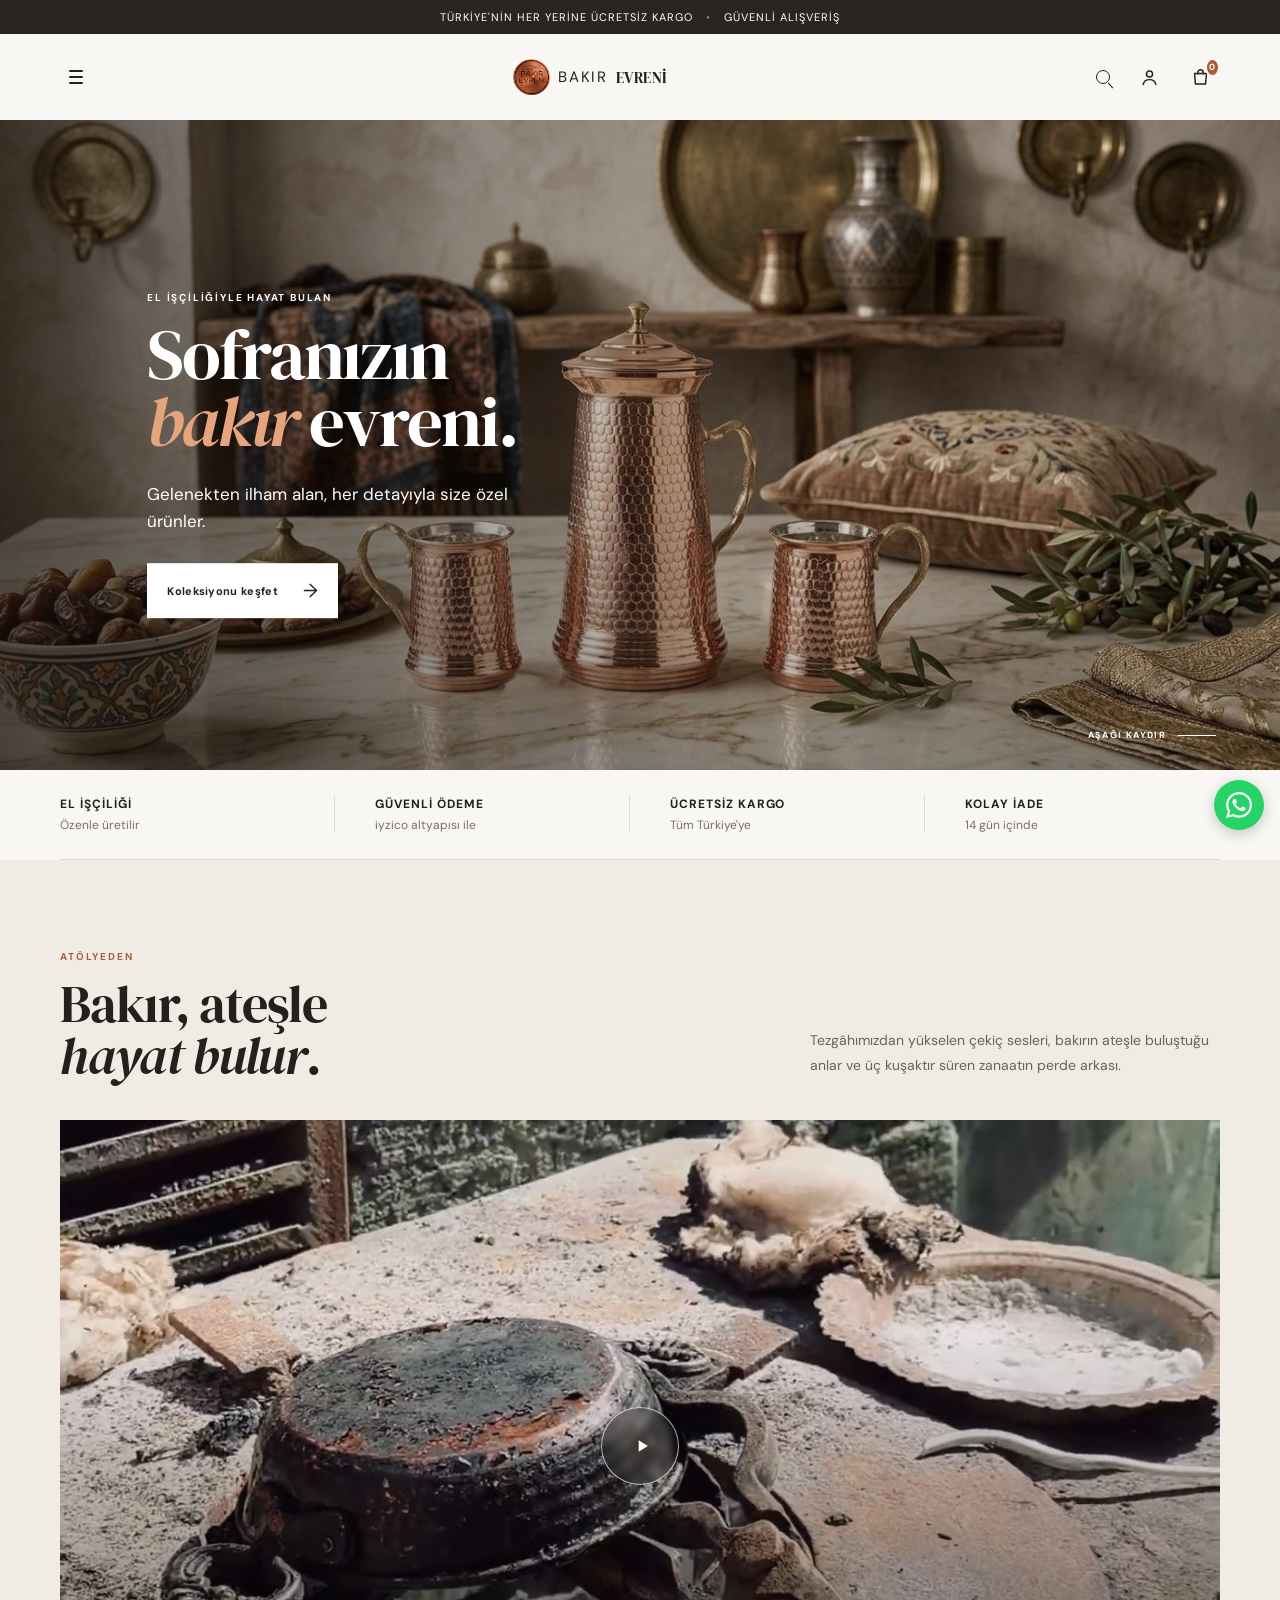
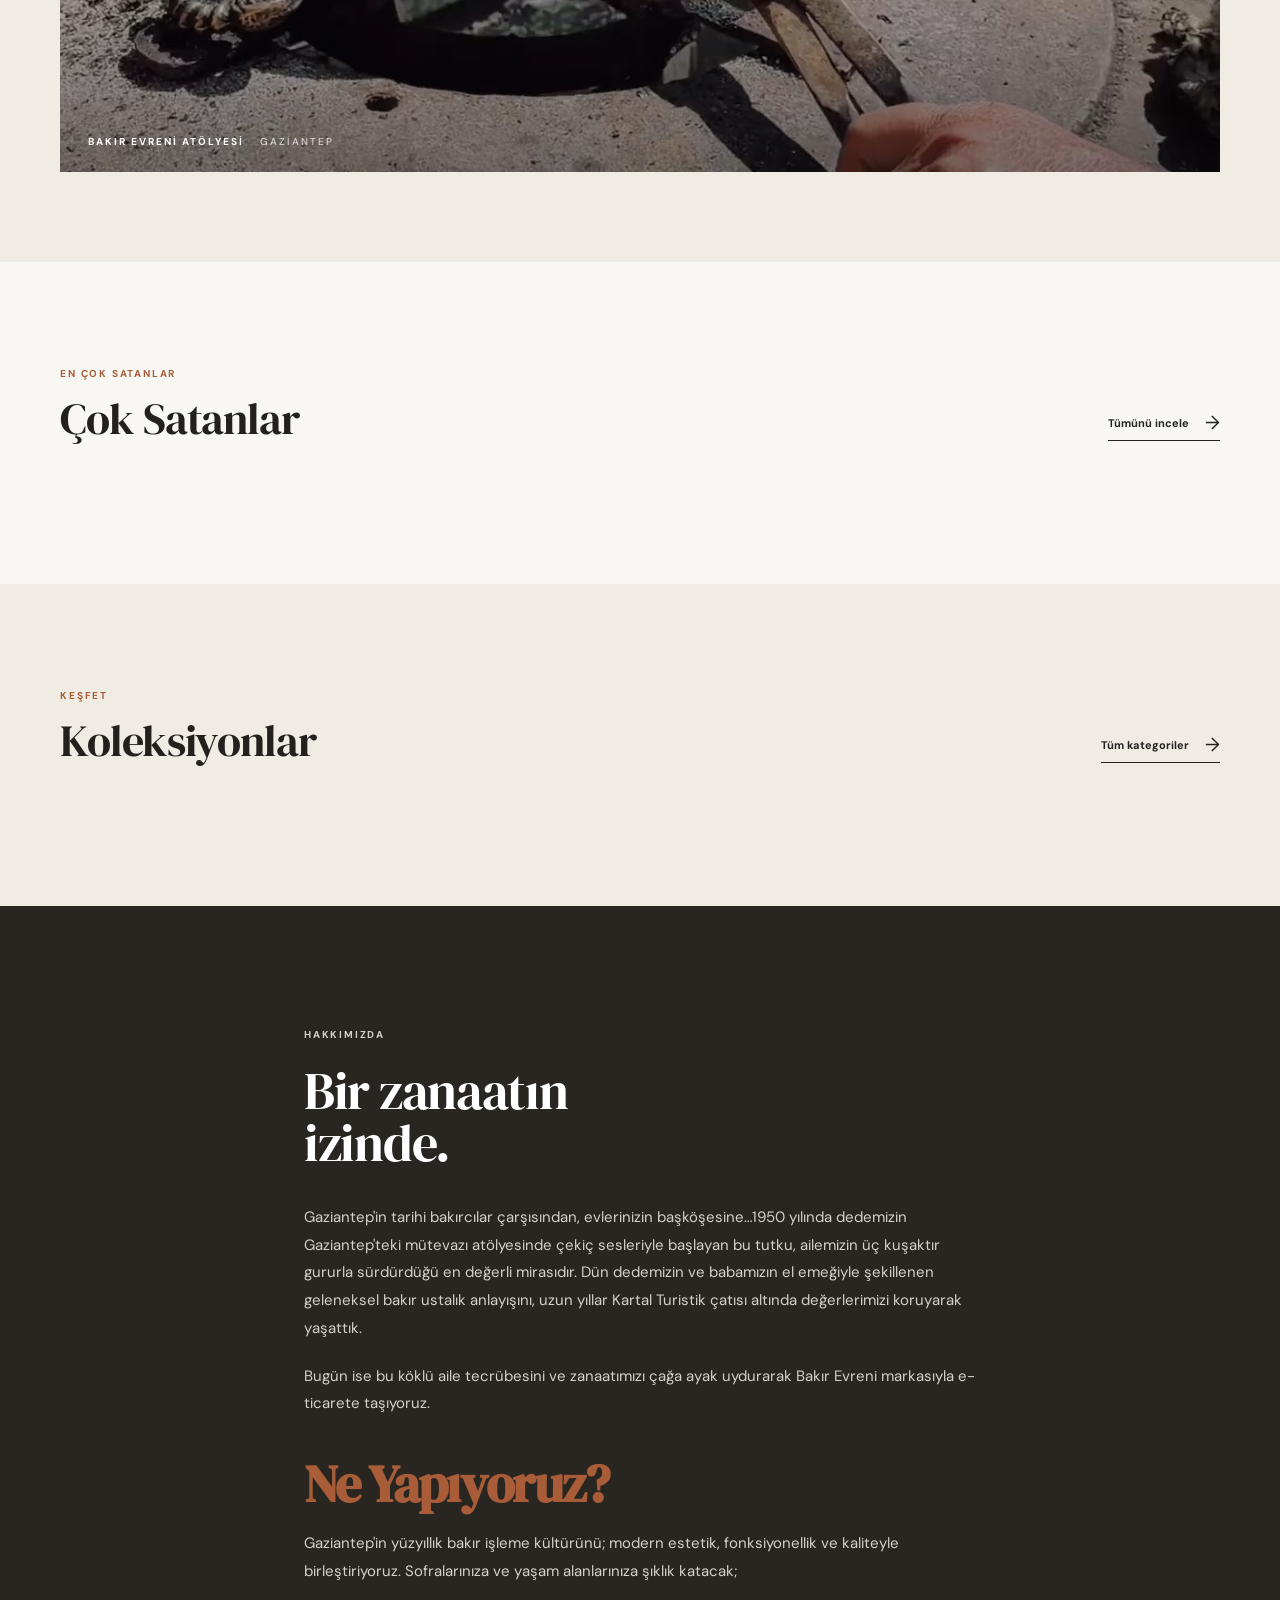
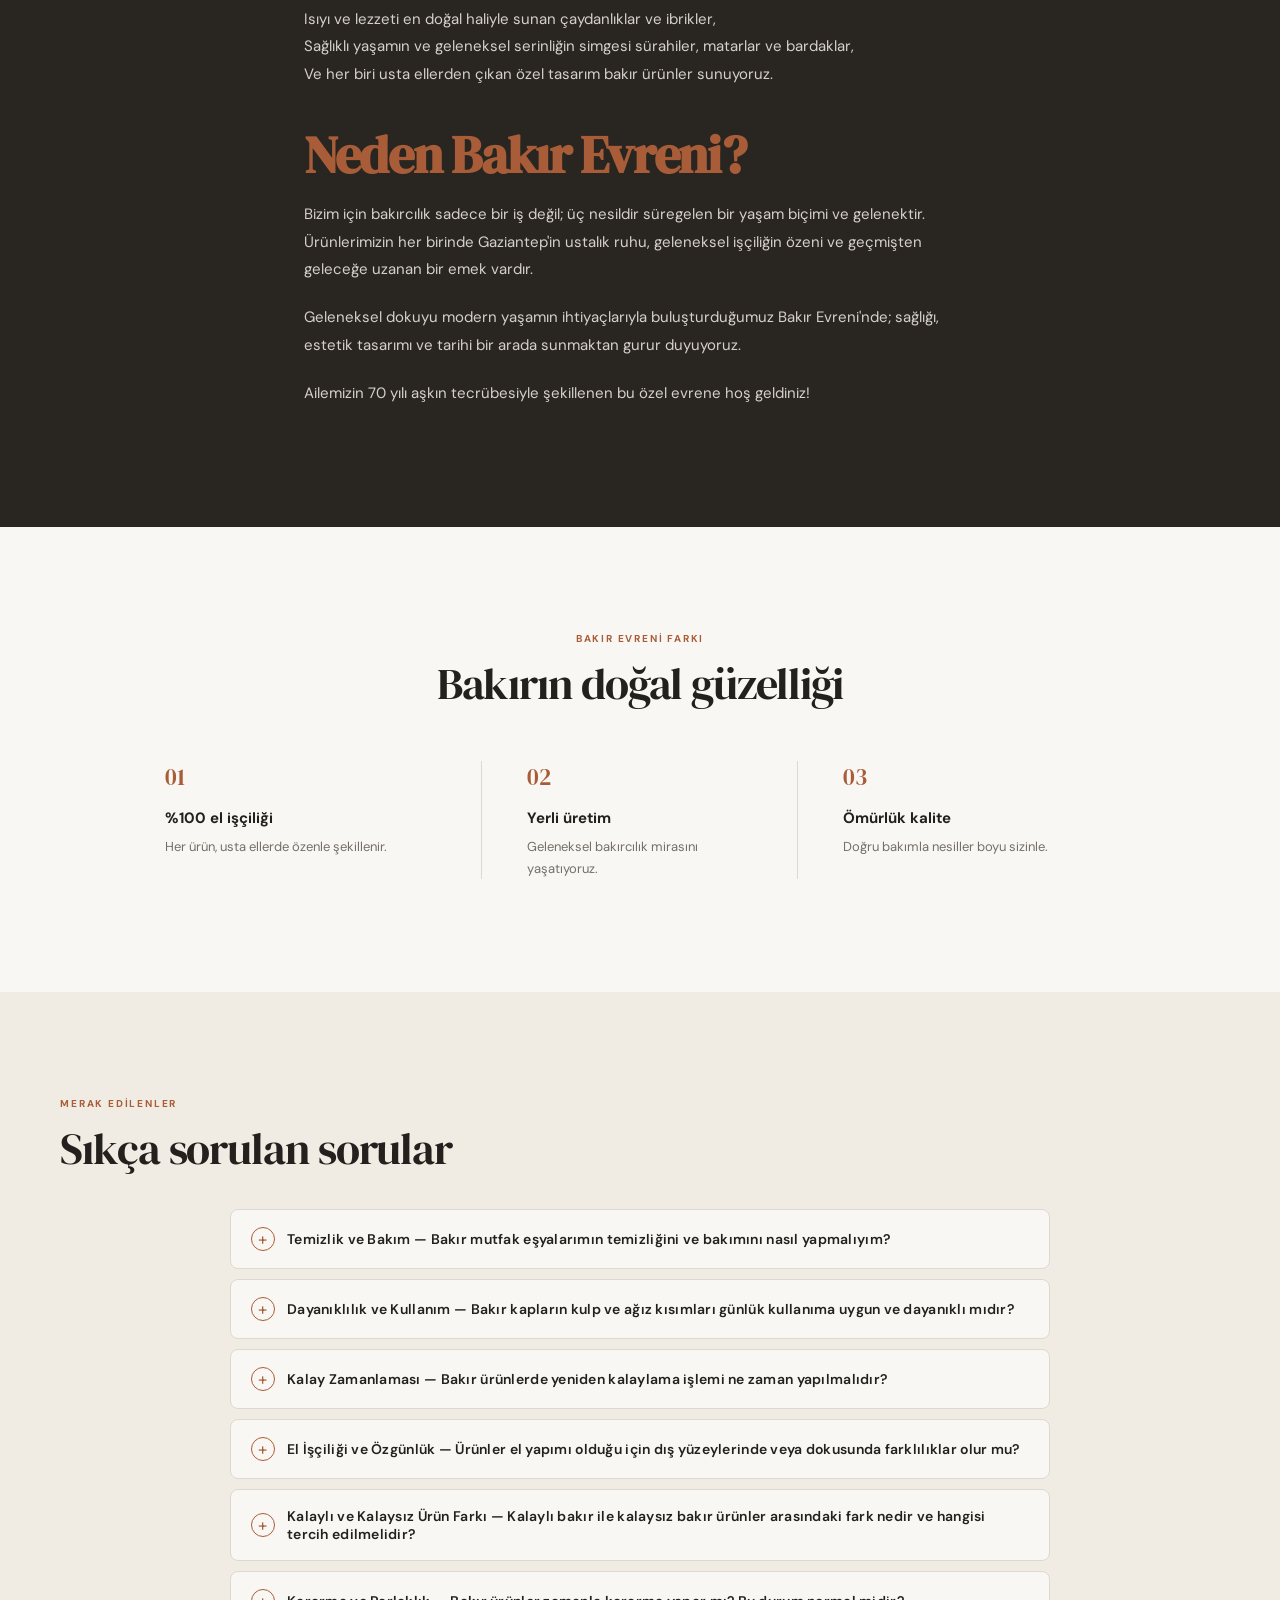
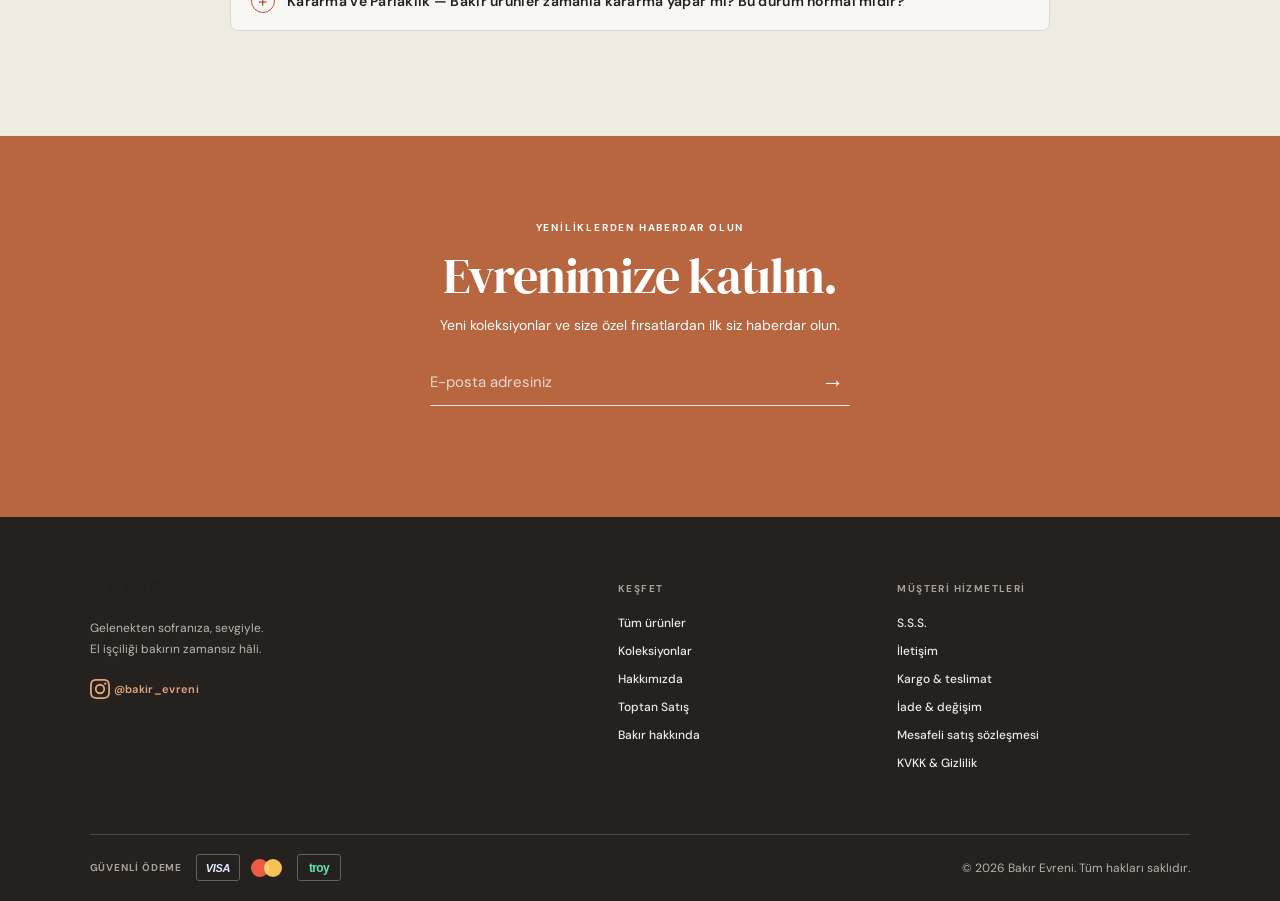
==== commit 638736cb: "feat: ana sayfaya atolye video bolumu eklendi" ====
--- a/index.html
+++ b/index.html
@@ -63,6 +63,7 @@
         <a data-cat href="tum-urunler.html?k=cezveler">Cezveler</a>
         <a data-cat href="tum-urunler.html?k=irbiklar">İbrikler</a>
         <a data-cat href="tum-urunler.html?k=semaverler">Semaverler</a>
+        <a data-cat href="tum-urunler.html?k=aydanlk">Çaydanlık</a>
         <a data-cat href="tum-urunler.html?k=su-sebili--damacana">Su Sebili &amp; Damacana</a>
       </div>
       <div class="mob-cat-group">
@@ -76,6 +77,7 @@
         <span class="mob-cat-group-title">Sofra &amp; Sunum</span>
         <a data-cat href="tum-urunler.html?k=sunumluklar">Sunumluklar</a>
         <a data-cat href="tum-urunler.html?k=tepsiler">Tepsiler</a>
+        <a data-cat href="tum-urunler.html?k=sofra--sunum">Kül Tablası</a>
         <a data-cat href="tum-urunler.html?k=cerezlik-sekerlik">Çerezlik &amp; şekerlik</a>
         <a data-cat href="tum-urunler.html?k=baharatlik">Baharatlık</a>
       </div>
@@ -118,6 +120,19 @@
 
     <section class="feature-strip"><div><b>El işçiliği</b><span>Özenle üretilir</span></div><div><b>Güvenli ödeme</b><span>iyzico altyapısı ile</span></div><div><b>Ücretsiz kargo</b><span>Tüm Türkiye'ye</span></div><div><b>Kolay iade</b><span>14 gün içinde</span></div></section>
 
+    <section class="film" id="atolye">
+      <div class="film-head">
+        <div><p class="eyebrow copper">ATÖLYEDEN</p><h2>Bakır, ateşle<br><i>hayat bulur</i>.</h2></div>
+        <p class="film-lead">Tezgâhımızdan yükselen çekiç sesleri, bakırın ateşle buluştuğu anlar ve üç kuşaktır süren zanaatın perde arkası.</p>
+      </div>
+      <button class="film-frame" type="button" data-video="aRjODio10SE" aria-label="Bakır Evreni atölye videosunu oynat">
+        <img src="assets/video-poster.jpg" alt="Bakır ustasının atölyede bakır işlemesi" loading="lazy" width="1280" height="720">
+        <span class="film-shade"></span>
+        <span class="film-play"><svg viewBox="0 0 24 24" aria-hidden="true"><path d="M8 5v14l11-7z"/></svg></span>
+        <span class="film-caption">BAKIR EVRENİ ATÖLYESİ <span>GAZİANTEP</span></span>
+      </button>
+    </section>
+
     <section class="products section" id="urunler"><div class="section-head"><div><p class="eyebrow copper">EN ÇOK SATANLAR</p><h2>Çok Satanlar</h2></div><a href="tum-urunler.html" class="text-link">Tümünü incele <span>→</span></a></div>
       <div class="product-grid" id="productGrid"></div></section>
 
@@ -170,17 +185,17 @@
   <div class="footer-column"><h4>Müşteri hizmetleri</h4><a href="#sss">S.S.S.</a><a href="#iletisim">İletişim</a><a href="#">Kargo & teslimat</a><a href="#">İade & değişim</a><a href="kosullar.html">Mesafeli satış sözleşmesi</a><a href="kvkk.html">KVKK & Gizlilik</a></div>
   <div class="footer-bottom"><div class="payment-methods" aria-label="Kabul edilen ödeme yöntemleri"><span>Güvenli ödeme</span><div class="payment-icons"><b class="visa">VISA</b><b class="mastercard" aria-label="Mastercard"><i></i><i></i></b><b class="troy">troy</b></div></div><small>© 2026 Bakır Evreni. Tüm hakları saklıdır.</small></div>
 </footer>
-  <div class="overlay" id="overlay"></div><a class="whatsapp-wrap" href="https://wa.me/905302255997" target="_blank" rel="noopener" aria-label="WhatsApp"><span class="whatsapp-float"><svg viewBox="0 0 24 24"><path d="M17.472 14.382c-.297-.149-1.758-.867-2.03-.967-.273-.099-.471-.148-.67.15-.197.297-.767.966-.94 1.164-.173.199-.347.223-.644.075-.297-.15-1.255-.463-2.39-1.475-.883-.788-1.48-1.761-1.653-2.059-.173-.297-.018-.458.13-.606.134-.133.298-.347.446-.52.149-.174.198-.298.298-.497.099-.198.05-.371-.025-.52-.075-.149-.669-1.612-.916-2.207-.242-.579-.487-.5-.669-.51-.173-.008-.371-.01-.57-.01-.198 0-.52.074-.792.372-.272.297-1.04 1.016-1.04 2.479 0 1.462 1.065 2.875 1.213 3.074.149.198 2.096 3.2 5.077 4.487.709.306 1.262.489 1.694.625.712.227 1.36.195 1.871.118.571-.085 1.758-.719 2.006-1.413.248-.694.248-1.289.173-1.413-.074-.124-.272-.198-.57-.347m-5.421 7.403h-.004a9.87 9.87 0 01-5.031-1.378l-.361-.214-3.741.982.998-3.648-.235-.374a9.86 9.86 0 01-1.51-5.26c.001-5.45 4.436-9.884 9.888-9.884 2.64 0 5.122 1.03 6.988 2.898a9.825 9.825 0 012.893 6.994c-.003 5.45-4.437 9.884-9.885 9.884m8.413-18.297A11.815 11.815 0 0012.05 0C5.495 0 .16 5.335.157 11.892c0 2.096.547 4.142 1.588 5.945L.057 24l6.305-1.654a11.882 11.882 0 005.683 1.448h.005c6.554 0 11.89-5.335 11.893-11.893a11.821 11.821 0 00-3.48-8.413Z"/></svg></span></a><div class="mobile-cart-bar" id="mobileCartBar" onclick="drawer.classList.add('open');overlay.classList.add('show')"><span id="mcbCount">0</span> ürün · <span id="mcbTotal">0.00 TL</span> <span class="mcb-btn">Sepete Git →</span></div><aside class="cart-drawer" id="cartDrawer">
+  <div class="overlay" id="overlay"></div><a class="whatsapp-wrap" href="https://wa.me/905302255997" target="_blank" rel="noopener" aria-label="WhatsApp"><span class="whatsapp-float"><svg viewBox="0 0 24 24"><path d="M17.472 14.382c-.297-.149-1.758-.867-2.03-.967-.273-.099-.471-.148-.67.15-.197.297-.767.966-.94 1.164-.173.199-.347.223-.644.075-.297-.15-1.255-.463-2.39-1.475-.883-.788-1.48-1.761-1.653-2.059-.173-.297-.018-.458.13-.606.134-.133.298-.347.446-.52.149-.174.198-.298.298-.497.099-.198.05-.371-.025-.52-.075-.149-.669-1.612-.916-2.207-.242-.579-.487-.5-.669-.51-.173-.008-.371-.01-.57-.01-.198 0-.52.074-.792.372-.272.297-1.04 1.016-1.04 2.479 0 1.462 1.065 2.875 1.213 3.074.149.198 2.096 3.2 5.077 4.487.709.306 1.262.489 1.694.625.712.227 1.36.195 1.871.118.571-.085 1.758-.719 2.006-1.413.248-.694.248-1.289.173-1.413-.074-.124-.272-.198-.57-.347m-5.421 7.403h-.004a9.87 9.87 0 01-5.031-1.378l-.361-.214-3.741.982.998-3.648-.235-.374a9.86 9.86 0 01-1.51-5.26c.001-5.45 4.436-9.884 9.888-9.884 2.64 0 5.122 1.03 6.988 2.898a9.825 9.825 0 012.893 6.994c-.003 5.45-4.437 9.884-9.885 9.884m8.413-18.297A11.815 11.815 0 0012.05 0C5.495 0 .16 5.335.157 11.892c0 2.096.547 4.142 1.588 5.945L.057 24l6.305-1.654a11.882 11.882 0 005.683 1.448h.005c6.554 0 11.89-5.335 11.893-11.893a11.821 11.821 0 00-3.48-8.413Z"/></svg></span></a><div class="mobile-cart-bar" id="mobileCartBar" onclick="drawer.classList.add('open');overlay.classList.add('show')"><span id="mcbCount">0</span> ürün · <span id="mcbTotal">0 TL</span> <span class="mcb-btn">Sepete Git →</span></div><aside class="cart-drawer" id="cartDrawer">
   <button class="close" data-close>×</button>
   <h2>Sepetiniz</h2>
   <div id="cartItems"><p class="empty">Sepetiniz henüz boş.</p></div>
   <div class="cart-bottom" id="cartPayment">
     <div class="cart-summary" id="cartTotal" style="display:none">
-      <div class="cart-sum-row"><span>Ara Toplam</span><span id="totalPrice">0.00 TL</span></div>
+      <div class="cart-sum-row"><span>Ara Toplam</span><span id="totalPrice">0 TL</span></div>
       <div class="cart-sum-row free"><span>Kargo</span><span>Ücretsiz</span></div>
       <div class="cart-sum-row havale-row2" id="havaleDiscount" style="display:none"><span>Havale indirimi</span><span>−%5</span></div>
       <div class="cart-sum-row havale-row2" id="couponDiscount" style="display:none"><span>Kupon indirimi</span><span>−%5</span></div>
-      <div class="cart-sum-row total"><span>Genel Toplam</span><span id="grandTotal">0.00 TL</span></div>
+      <div class="cart-sum-row total"><span>Genel Toplam</span><span id="grandTotal">0 TL</span></div>
     </div>
     <button class="checkout" id="checkoutBtn"><span>Ödemeye geç</span><i class="ch-arrow">→</i></button>
     <div id="paymentForm" style="display:none;margin-top:14px">
@@ -218,7 +233,7 @@
 </aside>
 <div id="productModal" class="pm-overlay"><div class="pm-box"><button class="pm-close">×</button><div class="pm-grid"><div class="pm-media"><span class="pm-badge"></span><div class="pm-img-wrap"><img class="pm-img"><div class="pm-gallery"></div></div><div class="pm-thumbs"></div></div><div class="pm-body"><p class="pm-type"></p><div style="display:flex;align-items:center;gap:8px"><h2 class="pm-name"></h2><button id="pmShareBtn" class="pm-share" title="Linki kopyala" style="background:none;border:1px solid #ded8d0;border-radius:6px;padding:3px 7px;font-size:12px;cursor:pointer;flex-shrink:0">🔗</button></div><div class="pm-rating"><span class="pm-stars">★★★★★</span><span class="pm-reviews-count">Yorumlar</span></div><div class="pm-price-row"><p class="pm-price"></p><span class="pm-discount"></span></div><p class="pm-havale"><span>Havale ile %5 indirim</span></p><p class="pm-short"></p><p class="pm-desc-title">Ürün Açıklaması</p><p class="pm-desc"></p><div class="pm-qty-row"><span class="pm-qty-label">Adet</span><button class="pm-qty-btn" data-dir="-">−</button><input class="pm-qty" type="number" value="1" min="1" max="99"><button class="pm-qty-btn" data-dir="+">+</button></div><button class="pm-add">Sepete ekle</button><div class="pm-reviews"><p class="pm-desc-title">Değerlendirmeler</p><div class="pm-review-list"></div><div class="pm-review-form"><div class="pm-star-pick"><button class="pm-star" data-v="1">★</button><button class="pm-star" data-v="2">★</button><button class="pm-star" data-v="3">★</button><button class="pm-star" data-v="4">★</button><button class="pm-star" data-v="5">★</button></div><div class="pm-review-fields"><input class="pm-review-name" placeholder="Adınız" maxlength="60"><textarea class="pm-review-comment" placeholder="Yorumunuzu yazın…" maxlength="600" rows="2"></textarea><button class="pm-review-submit">Gönder</button></div><span class="pm-review-msg"></span></div></div><ul class="pm-assurance"><li><span class="pm-ic">🚚</span><div><b>Ücretsiz Kargo</b><small>Tüm Türkiye</small></div></li><li><span class="pm-ic">🛡️</span><div><b>Güvenli Ödeme</b><small>iyzico ile</small></div></li><li><span class="pm-ic">↩️</span><div><b>Kolay İade</b><small>14 gün içinde</small></div></li></ul></div></div></div></div><div class="success-overlay" id="successModal"><div class="success-box"><div class="check">✓</div><h2>Ödeme Başarılı!</h2><p>Siparişiniz alındı. En kısa sürede kargoya verilecektir.</p><button class="sbtn" onclick="document.getElementById('successModal').classList.remove('open')">Tamam</button></div></div>
   <div class="search-modal" id="searchModal"><button class="close" data-close>×</button><label for="searchInput">Ne arıyorsunuz?</label><input id="searchInput" autocomplete="off" placeholder="Ürün ara..." /><div id="searchResults" class="search-results"></div><p>Örneğin: cezve, matara, semaver, bardak</p></div><div class="toast" id="toast"></div>
-  <script src="./script.js?v=2"></script>
+  <script src="./script.js?v=3"></script>
   <script>
     // Show top 8 bestsellers in the SEÇKİN PARÇALAR section
     loadProducts("products?select=*&badge=eq.%C3%87OK%20SATAN&limit=16");
--- a/style.css
+++ b/style.css
@@ -61,3 +61,23 @@
 
 /* Success modal */
 .success-overlay{position:fixed;inset:0;background:rgba(20,18,15,.6);z-index:50;display:none;place-items:center;padding:20px}.success-overlay.open{display:grid}.success-box{background:var(--paper);max-width:400px;width:100%;border-radius:14px;padding:50px 30px 35px;text-align:center;box-shadow:0 20px 60px rgba(0,0,0,.2)}.success-box .check{width:64px;height:64px;border-radius:50%;background:#1a8a4a;display:inline-flex;align-items:center;justify-content:center;font-size:32px;color:#fff;margin-bottom:16px}.success-box h2{font-family:'DM Serif Display',serif;font-size:26px;margin:0 0 6px;font-weight:400}.success-box p{font-size:13px;color:#6b655e;line-height:1.5;margin:0 0 20px}.success-box .sbtn{border:0;background:var(--ink);color:#fff;font:700 13px 'DM Sans',sans-serif;padding:13px 36px;border-radius:7px;cursor:pointer;transition:.2s;width:100%}.success-box .sbtn:hover{background:var(--copper)}@media(max-width:760px){.brand{font-size:13px;gap:6px}.brand img{height:30px}.header{height:68px;padding:0 18px}.footer-intro .brand{font-size:20px}}
+
+/* Atölye video bölümü */
+.film{background:var(--cream);padding:90px 4.7vw}
+.film-head{display:grid;grid-template-columns:1.1fr .9fr;gap:40px;align-items:end;margin-bottom:38px}
+.film-head .eyebrow{color:var(--copper);margin-bottom:15px}
+.film-head h2{font-size:52px}
+.film-lead{justify-self:end;max-width:410px;margin:0 0 4px;color:#6b625a;font-size:14px;line-height:1.8}
+.film-frame{position:relative;display:block;width:100%;aspect-ratio:16/9;margin:0;padding:0;border:0;background:#1d1a17;overflow:hidden;cursor:pointer;font:inherit;color:#fff;text-align:left}
+.film-frame img{display:block;width:100%;height:100%;object-fit:cover;transition:transform .9s ease,filter .4s ease}
+.film-frame:hover img{transform:scale(1.025);filter:brightness(.82)}
+.film-frame:focus-visible{outline:2px solid var(--copper);outline-offset:4px}
+.film-shade{position:absolute;inset:0;background:linear-gradient(180deg,rgba(0,0,0,.04) 30%,rgba(0,0,0,.5));pointer-events:none}
+.film-play{position:absolute;top:50%;left:50%;transform:translate(-50%,-50%);width:78px;height:78px;border:1px solid rgba(255,255,255,.65);border-radius:50%;display:grid;place-items:center;background:rgba(20,18,15,.28);backdrop-filter:blur(4px);transition:background .2s ease,border-color .2s ease,transform .2s ease}
+.film-play svg{width:20px;height:20px;fill:#fff;margin-left:4px}
+.film-frame:hover .film-play{background:var(--copper);border-color:var(--copper);transform:translate(-50%,-50%) scale(1.06)}
+.film-caption{position:absolute;left:28px;bottom:24px;font-size:10px;font-weight:700;letter-spacing:.2em;text-transform:uppercase}
+.film-caption span{margin-left:12px;font-weight:500;color:rgba(255,255,255,.72)}
+.film-frame.is-playing{cursor:default}
+.film-frame iframe{position:absolute;inset:0;width:100%;height:100%;border:0}
+@media(max-width:760px){.film{padding:65px 18px}.film-head{grid-template-columns:1fr;gap:18px;margin-bottom:25px}.film-head h2{font-size:40px}.film-lead{justify-self:start;font-size:13px}.film-play{width:62px;height:62px}.film-caption{left:16px;bottom:14px;font-size:9px}.film-caption span{margin-left:8px}}
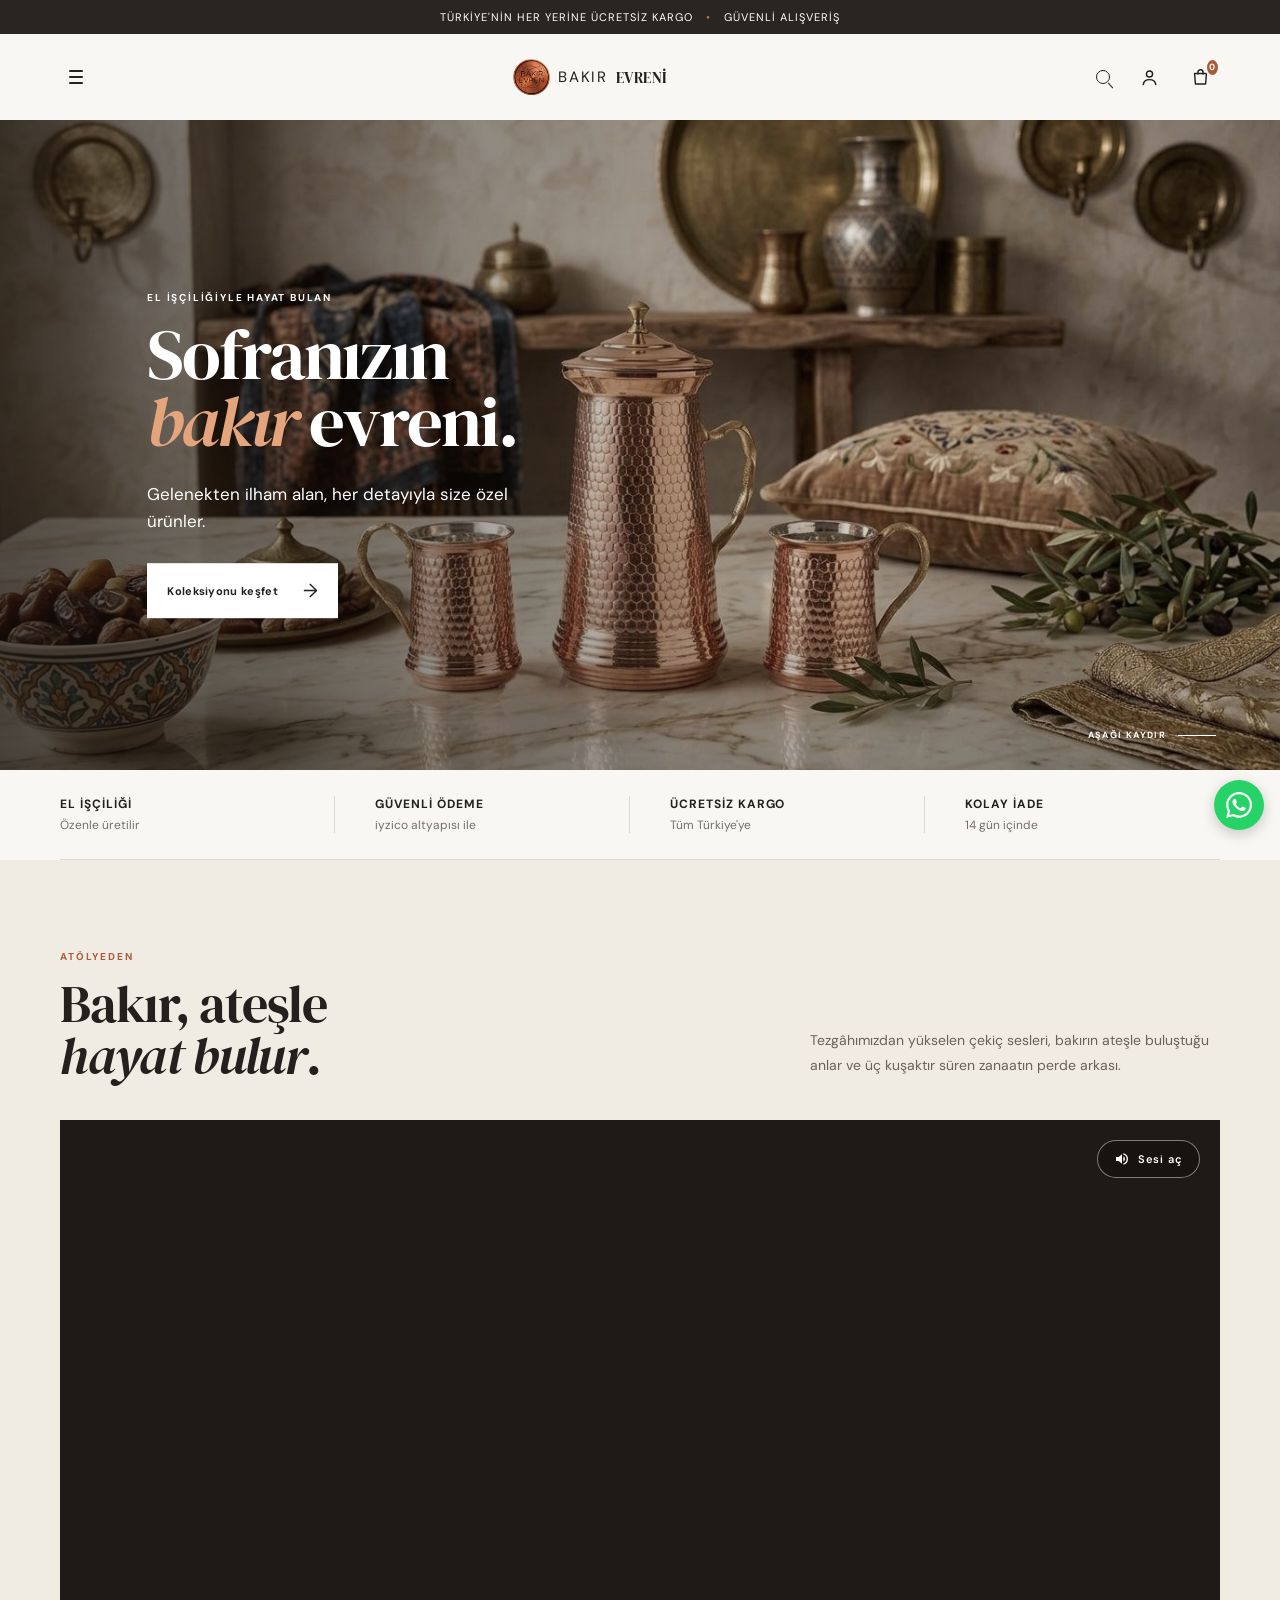
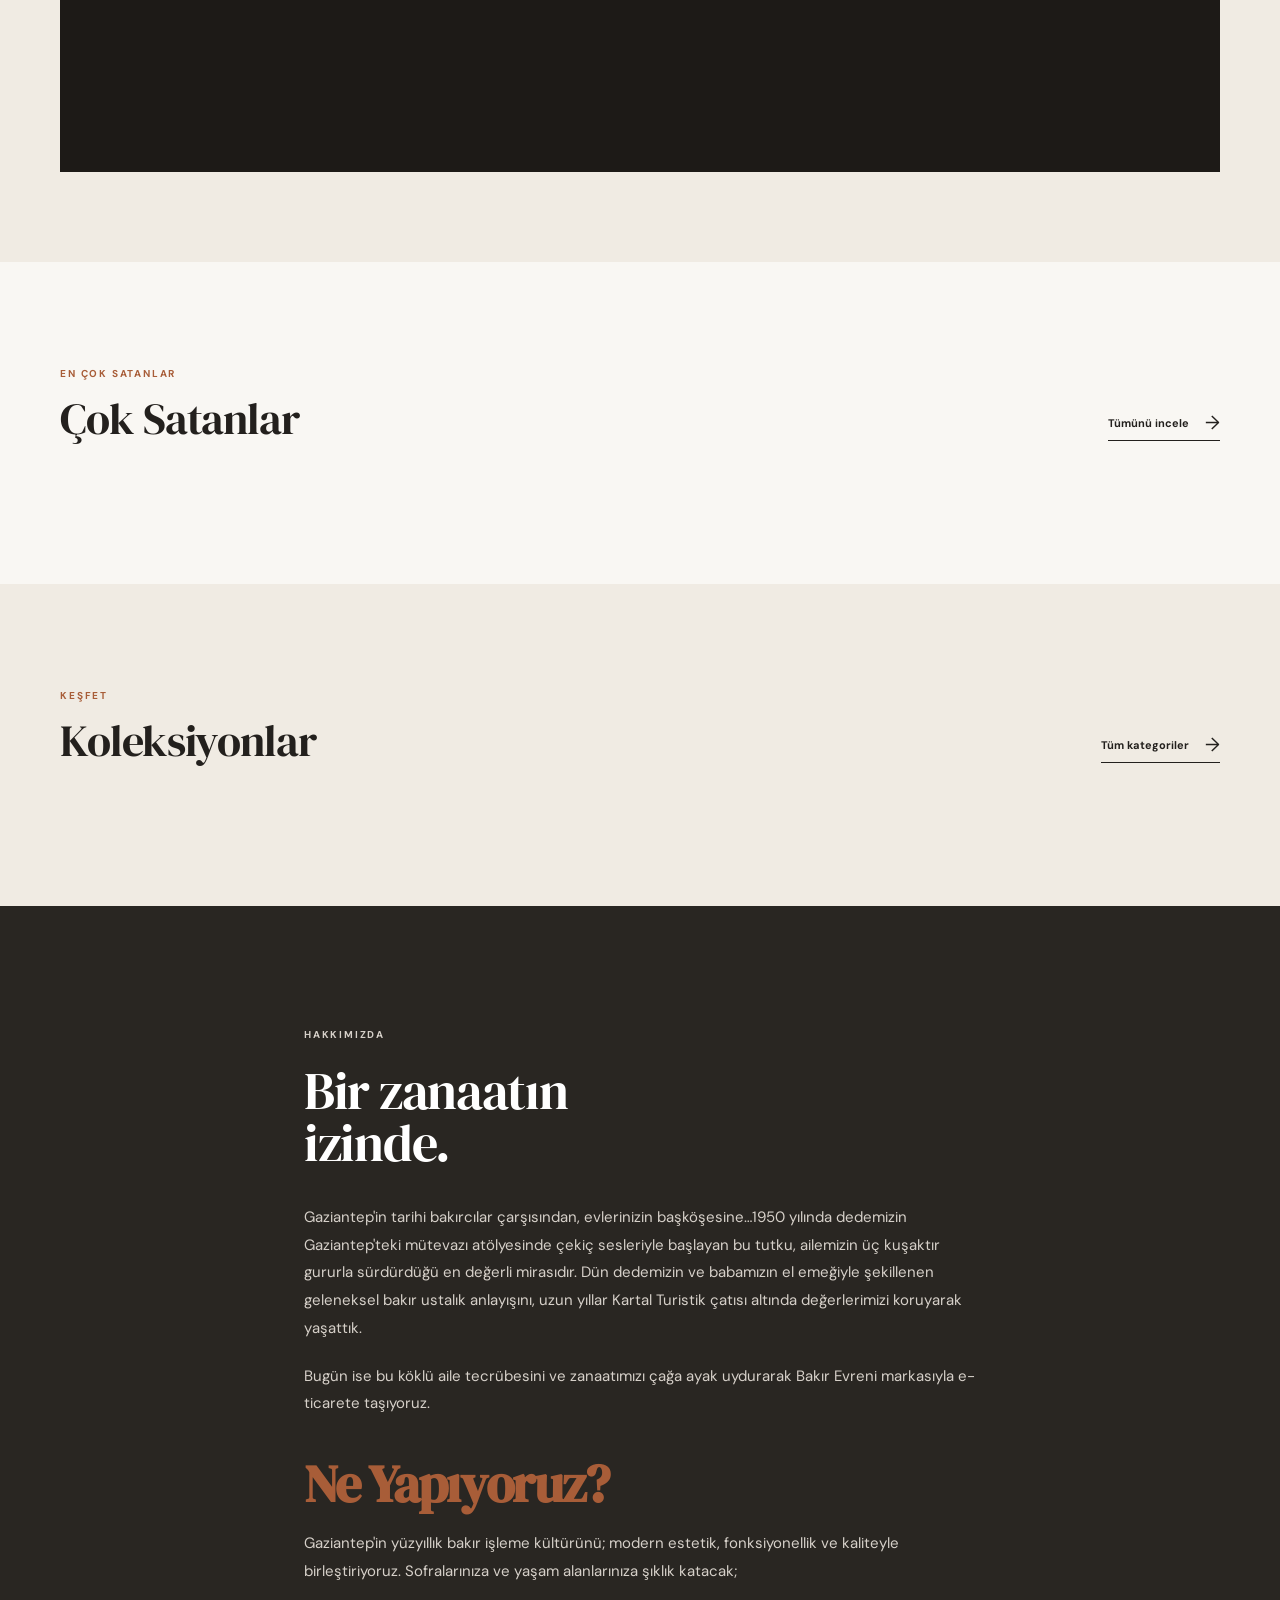
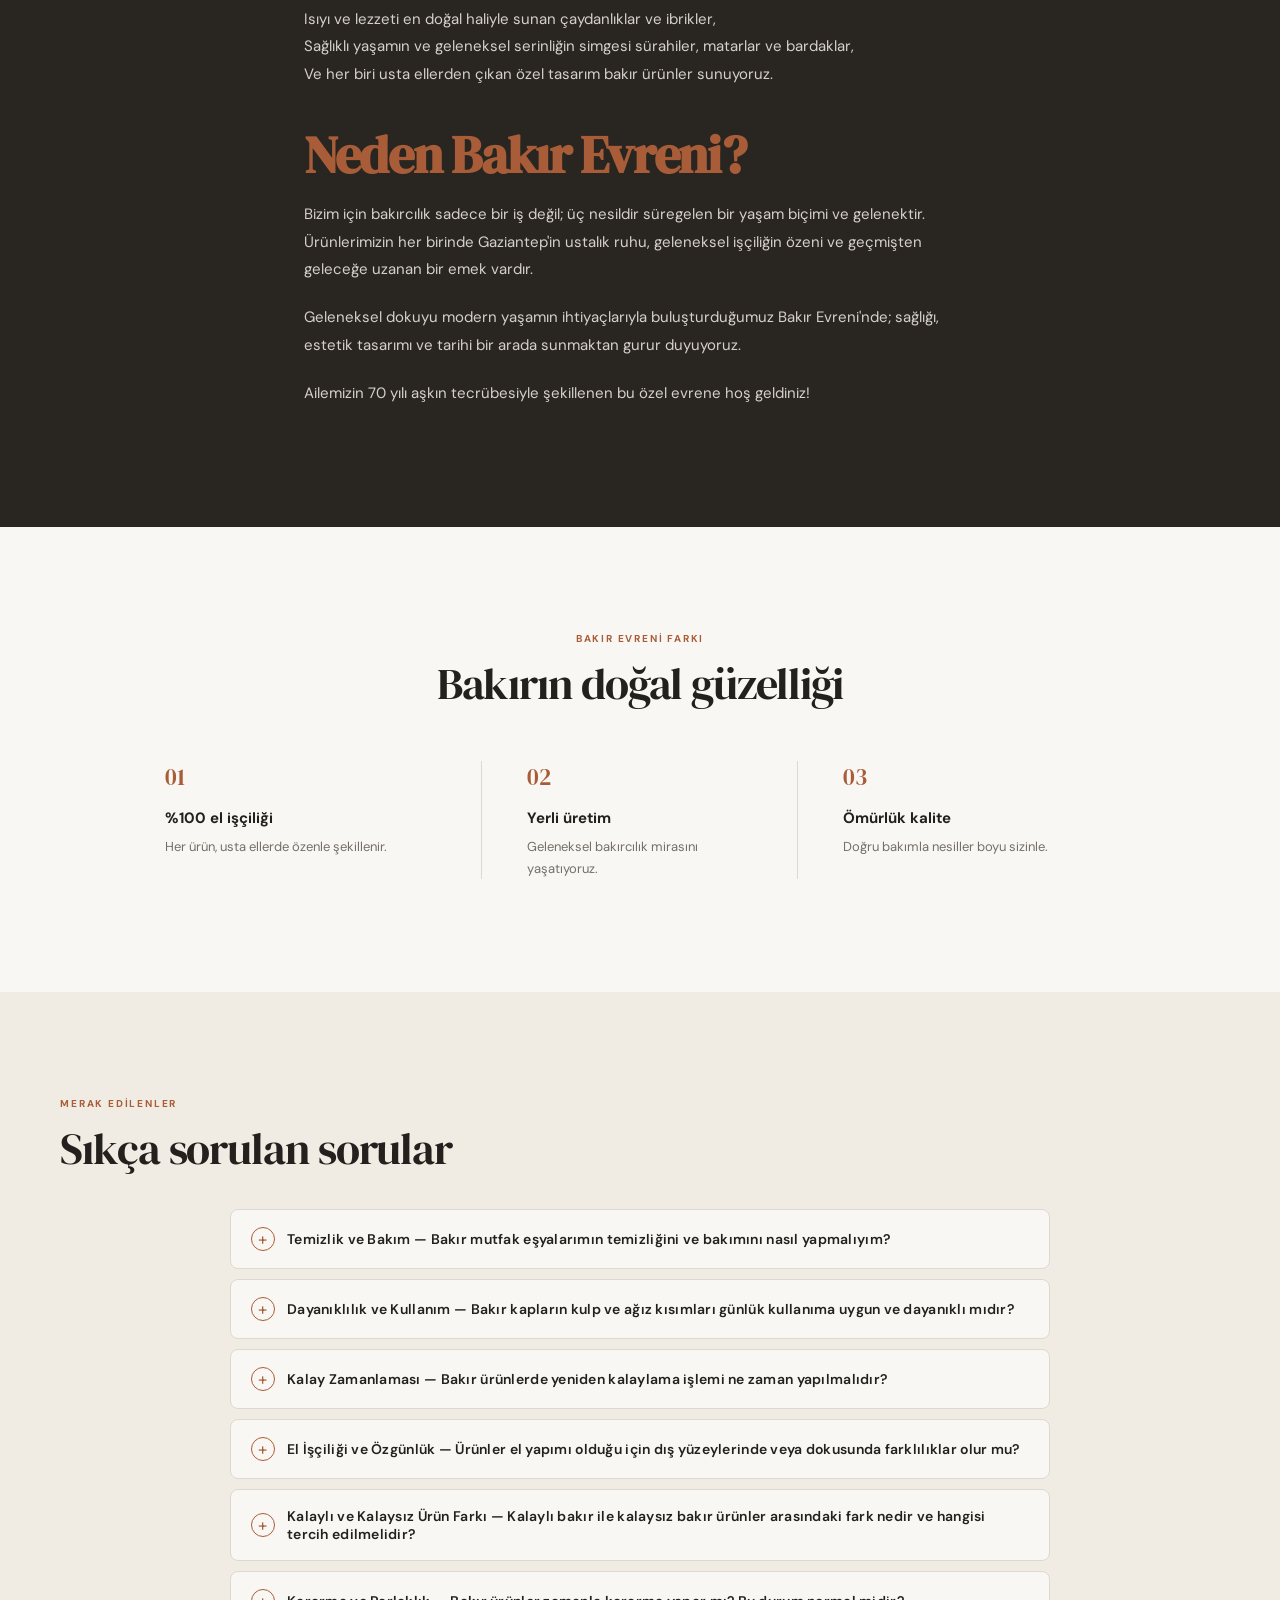
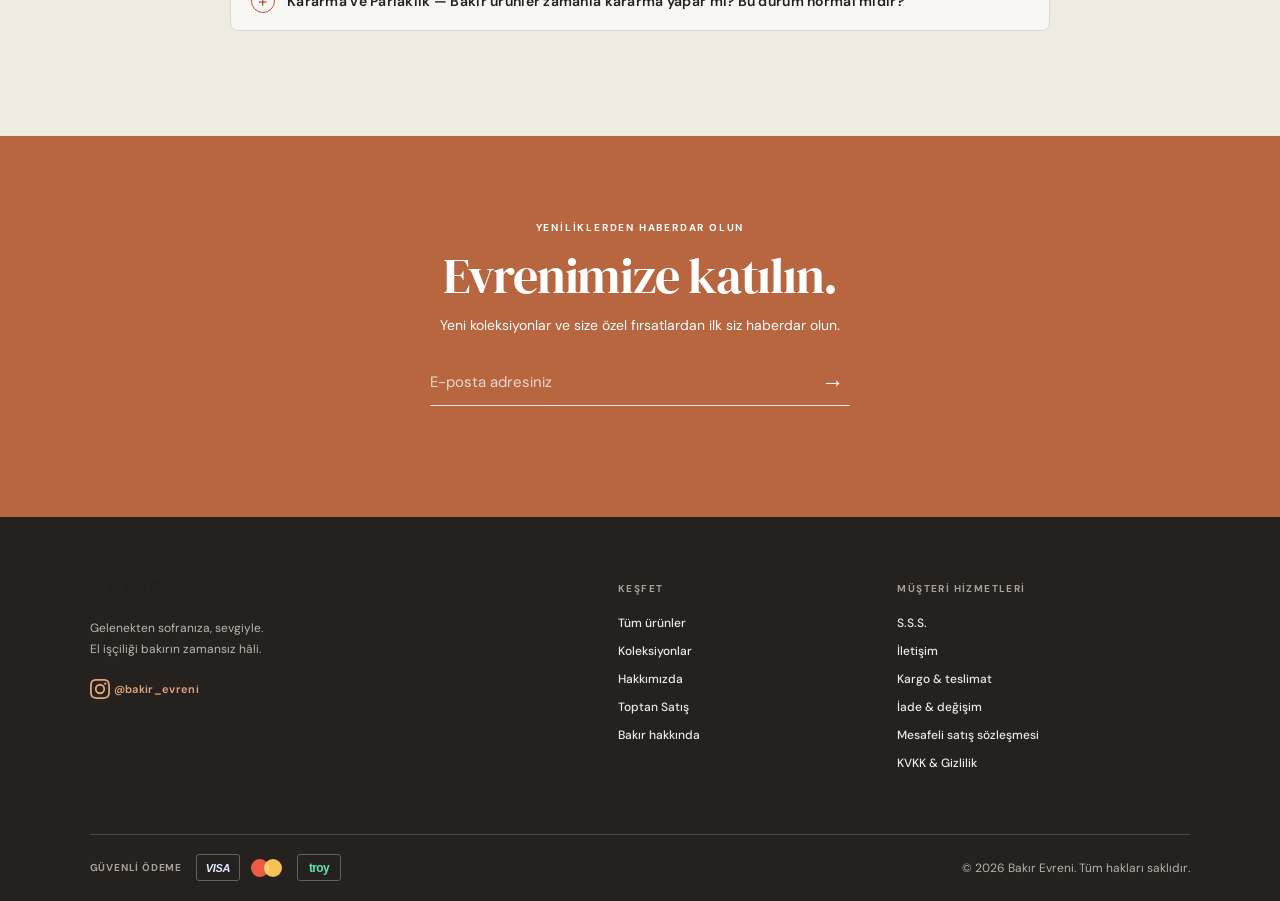
==== commit 0335cf71: "feat: atolye videosu otomatik oynatiliyor; sesi ac butonu eklendi" ====
--- a/index.html
+++ b/index.html
@@ -233,7 +233,7 @@
 </aside>
 <div id="productModal" class="pm-overlay"><div class="pm-box"><button class="pm-close">×</button><div class="pm-grid"><div class="pm-media"><span class="pm-badge"></span><div class="pm-img-wrap"><img class="pm-img"><div class="pm-gallery"></div></div><div class="pm-thumbs"></div></div><div class="pm-body"><p class="pm-type"></p><div style="display:flex;align-items:center;gap:8px"><h2 class="pm-name"></h2><button id="pmShareBtn" class="pm-share" title="Linki kopyala" style="background:none;border:1px solid #ded8d0;border-radius:6px;padding:3px 7px;font-size:12px;cursor:pointer;flex-shrink:0">🔗</button></div><div class="pm-rating"><span class="pm-stars">★★★★★</span><span class="pm-reviews-count">Yorumlar</span></div><div class="pm-price-row"><p class="pm-price"></p><span class="pm-discount"></span></div><p class="pm-havale"><span>Havale ile %5 indirim</span></p><p class="pm-short"></p><p class="pm-desc-title">Ürün Açıklaması</p><p class="pm-desc"></p><div class="pm-qty-row"><span class="pm-qty-label">Adet</span><button class="pm-qty-btn" data-dir="-">−</button><input class="pm-qty" type="number" value="1" min="1" max="99"><button class="pm-qty-btn" data-dir="+">+</button></div><button class="pm-add">Sepete ekle</button><div class="pm-reviews"><p class="pm-desc-title">Değerlendirmeler</p><div class="pm-review-list"></div><div class="pm-review-form"><div class="pm-star-pick"><button class="pm-star" data-v="1">★</button><button class="pm-star" data-v="2">★</button><button class="pm-star" data-v="3">★</button><button class="pm-star" data-v="4">★</button><button class="pm-star" data-v="5">★</button></div><div class="pm-review-fields"><input class="pm-review-name" placeholder="Adınız" maxlength="60"><textarea class="pm-review-comment" placeholder="Yorumunuzu yazın…" maxlength="600" rows="2"></textarea><button class="pm-review-submit">Gönder</button></div><span class="pm-review-msg"></span></div></div><ul class="pm-assurance"><li><span class="pm-ic">🚚</span><div><b>Ücretsiz Kargo</b><small>Tüm Türkiye</small></div></li><li><span class="pm-ic">🛡️</span><div><b>Güvenli Ödeme</b><small>iyzico ile</small></div></li><li><span class="pm-ic">↩️</span><div><b>Kolay İade</b><small>14 gün içinde</small></div></li></ul></div></div></div></div><div class="success-overlay" id="successModal"><div class="success-box"><div class="check">✓</div><h2>Ödeme Başarılı!</h2><p>Siparişiniz alındı. En kısa sürede kargoya verilecektir.</p><button class="sbtn" onclick="document.getElementById('successModal').classList.remove('open')">Tamam</button></div></div>
   <div class="search-modal" id="searchModal"><button class="close" data-close>×</button><label for="searchInput">Ne arıyorsunuz?</label><input id="searchInput" autocomplete="off" placeholder="Ürün ara..." /><div id="searchResults" class="search-results"></div><p>Örneğin: cezve, matara, semaver, bardak</p></div><div class="toast" id="toast"></div>
-  <script src="./script.js?v=3"></script>
+  <script src="./script.js?v=4"></script>
   <script>
     // Show top 8 bestsellers in the SEÇKİN PARÇALAR section
     loadProducts("products?select=*&badge=eq.%C3%87OK%20SATAN&limit=16");
--- a/style.css
+++ b/style.css
@@ -80,4 +80,9 @@
 .film-caption span{margin-left:12px;font-weight:500;color:rgba(255,255,255,.72)}
 .film-frame.is-playing{cursor:default}
 .film-frame iframe{position:absolute;inset:0;width:100%;height:100%;border:0}
+.film-unmute{position:absolute;right:20px;top:20px;z-index:2;display:inline-flex;align-items:center;gap:8px;padding:10px 16px;border:1px solid rgba(255,255,255,.45);border-radius:999px;background:rgba(20,18,15,.66);backdrop-filter:blur(6px);color:#fff;font-family:'DM Sans',Arial,sans-serif;font-size:11px;font-weight:600;letter-spacing:.08em;cursor:pointer;transition:background .2s ease,border-color .2s ease}
+.film-unmute:hover:not(:disabled){background:var(--copper);border-color:var(--copper)}
+.film-unmute:disabled{opacity:.55;cursor:default}
+.film-unmute svg{width:16px;height:16px;fill:currentColor}
+@media(max-width:760px){.film-unmute{right:12px;top:12px;padding:8px 12px;font-size:10px}.film-unmute svg{width:14px;height:14px}}
 @media(max-width:760px){.film{padding:65px 18px}.film-head{grid-template-columns:1fr;gap:18px;margin-bottom:25px}.film-head h2{font-size:40px}.film-lead{justify-self:start;font-size:13px}.film-play{width:62px;height:62px}.film-caption{left:16px;bottom:14px;font-size:9px}.film-caption span{margin-left:8px}}
